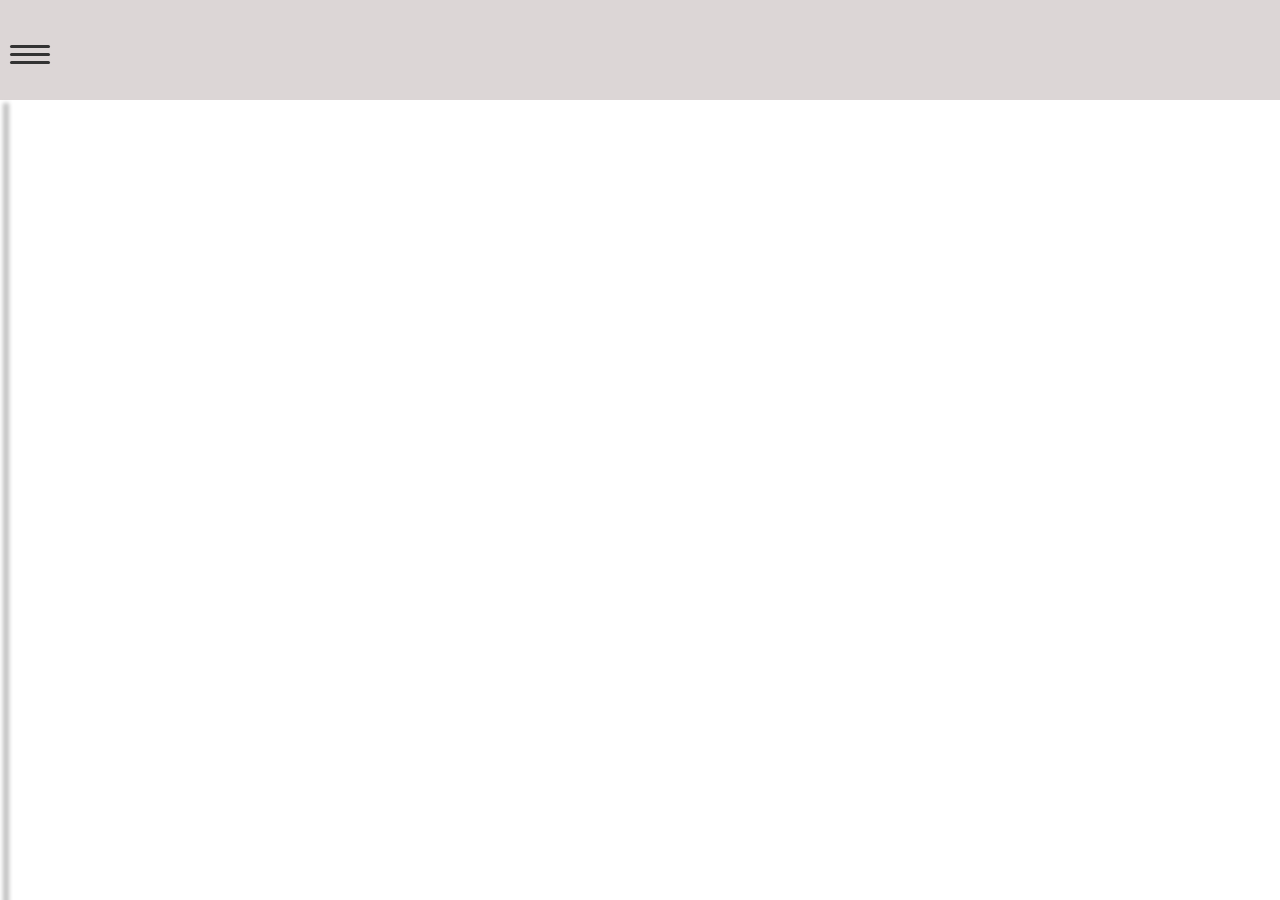
==== Portifólio/Telas/indexaut.html @ 50bc78fc "feat:atualizando telas e adicionado uma nova para metérias" ====
<!DOCTYPE html>
<html lang="en">
<head>
    <meta charset="UTF-8">
    <meta name="viewport" content="width=device-width, initial-scale=1.0">
    <title>Automação Industrial</title>
    <link rel="stylesheet" href="Stylewin/stylewin.css">
</head>
<body>
    <header id="menu">
        <button type="button" id="navopen" onclick="navclick()">
            <span></span>
            <span></span>
            <span></span>
        </button>
    </header>
    <nav id="navbar" class="hide">
        <input class="botaonav" type="button" value="Automação Industrial">
        <input class="botaonav" type="button" value="Desenvolvimento Web">
        <input class="botaonav" type="button" value="Banco de Dados">
        <input class="botaonav" type="button" value="Lógica de programação">
        <input class="botaonav" type="button" value="Ciência de Dados">
    </nav>

    <script src="Scriptwin/scriptwin.js"></script>
</body>
</html>
---- Portifólio/Telas/Stylewin/stylewin.css ----
*{
    margin:0px;
    padding: 0px;
    box-sizing: border-box;
}
header#menu{
    width: 100%;
    height: 100px;
    background-color: #dcd6d6;
    text-align: center;
    padding-top: 45px;
}
button#navopen{
    display: flex;
    flex-direction: column;
    row-gap: 5px;
    align-items: center;
    border: 0;
    background-color: transparent;
    margin-left: 10px;
}
button:hover{
    cursor: pointer;
}
button span{
    width: 40px;
    height: 3px;
    background-color: #333;
    border-radius: 10px;
    transition: all 0.4s;
}
button.active span:nth-child(2){
    opacity: 0;
    width: 0px;
}
button.active span:nth-child(1){
    transform: rotate(-45deg) translate(-7px, 5px);
}
button.active span:nth-child(3){
    transform: rotate(45deg) translate(-5px, -5px);
}
nav#navbar{
    position: absolute;
    left: 0px;
    height: 100%;
    overflow: hidden;
    background-color: #dcd6d6;
    box-shadow: 6px 6px 4px 3px rgb(192, 192, 192);
}
.hide{
    width: 0px;
    transition: 0.4s;
}
.show{
    transition: 0.4s;
    width: 250px;
}

input.botaonav{
    width: 200px;
    height: 50px;
    cursor: pointer;
    margin: 40px 30px 10px 30px;
    text-decoration: none;
    font-size: 15px;
}
.botaonav:hover{
    text-decoration: underline;
}
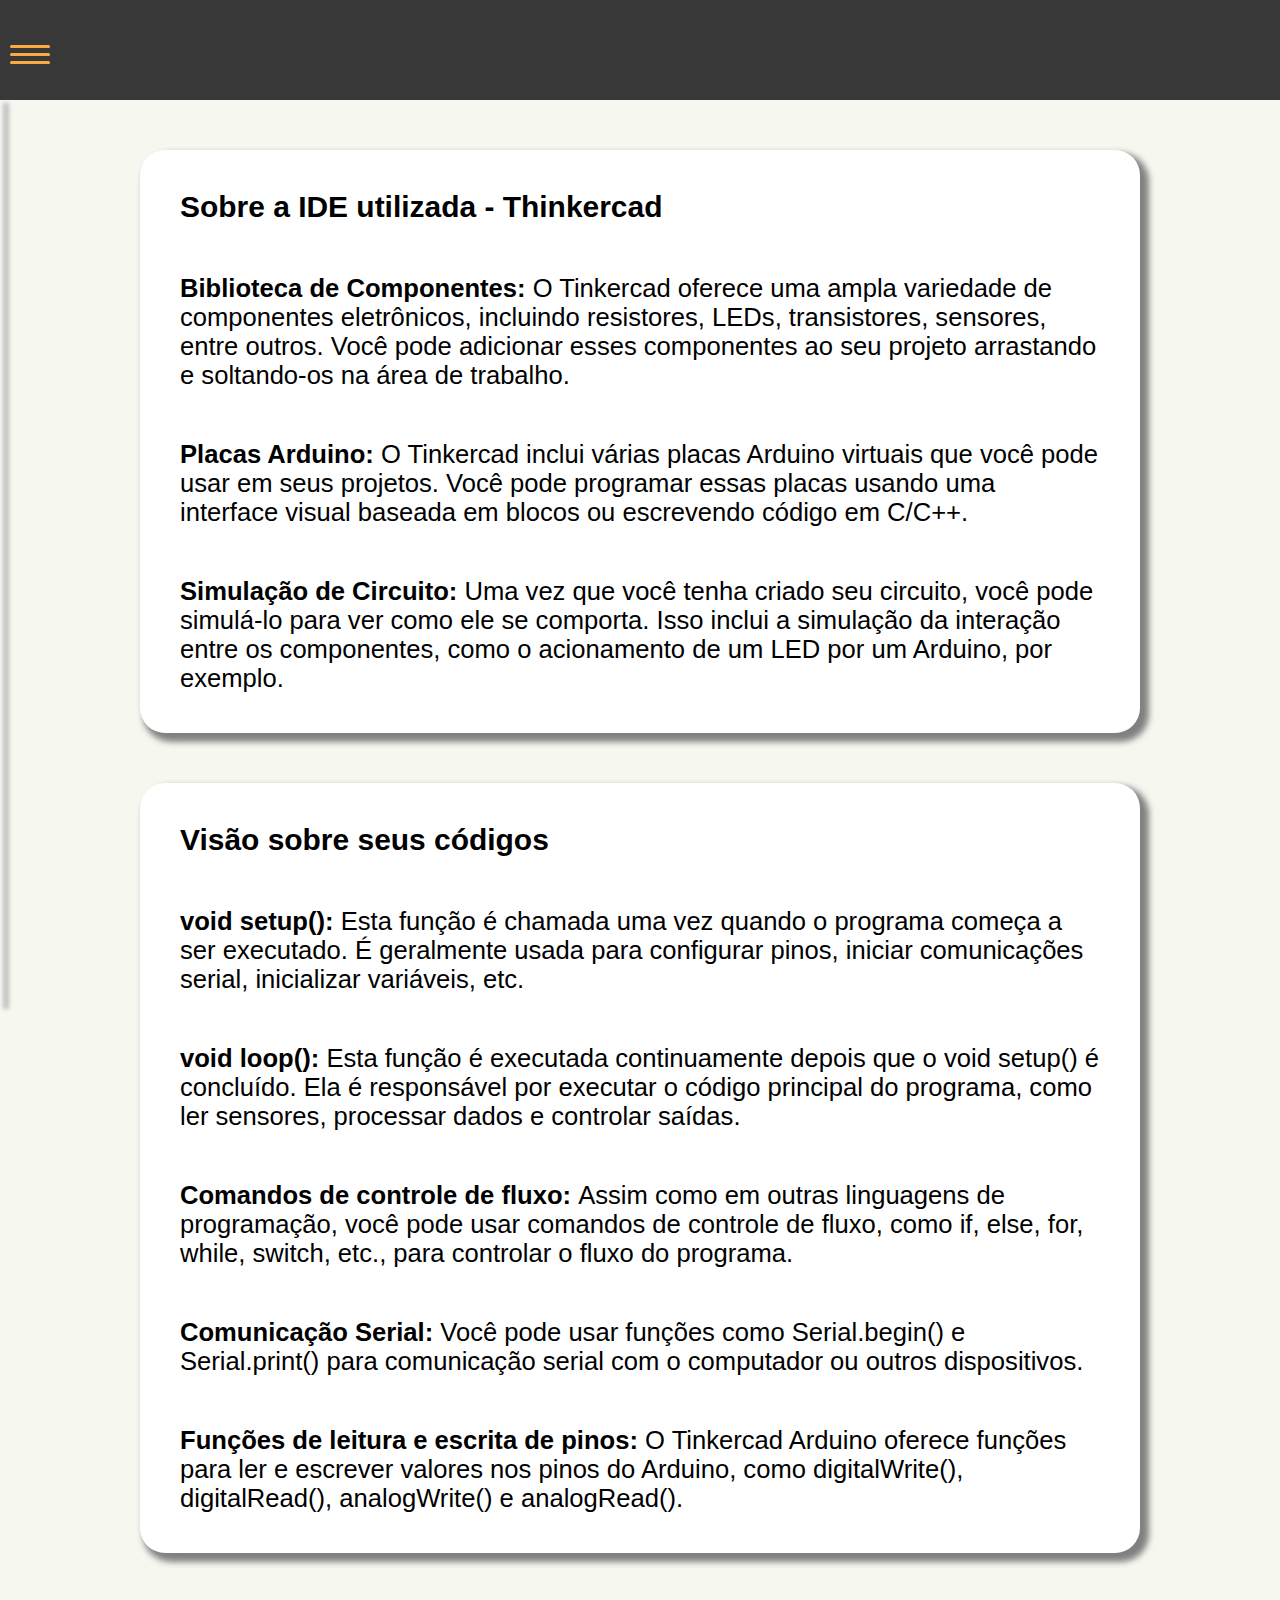
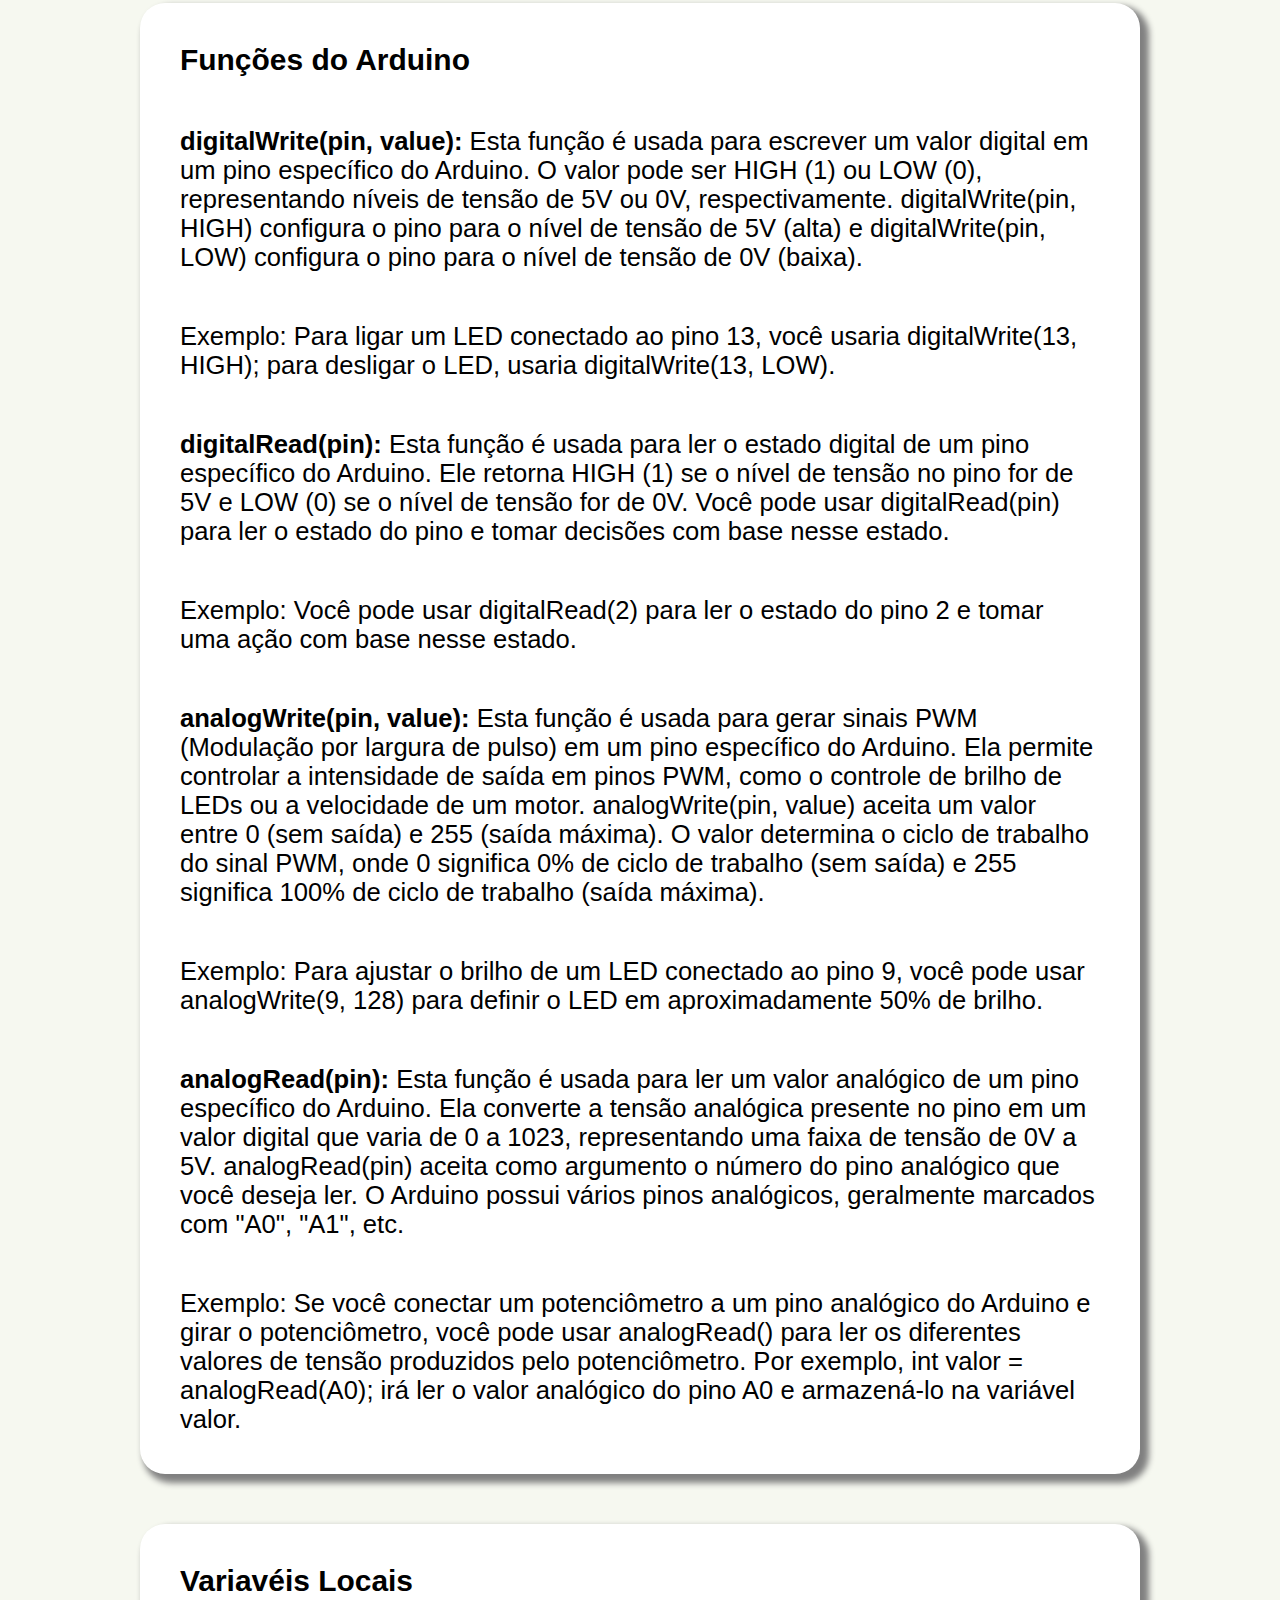
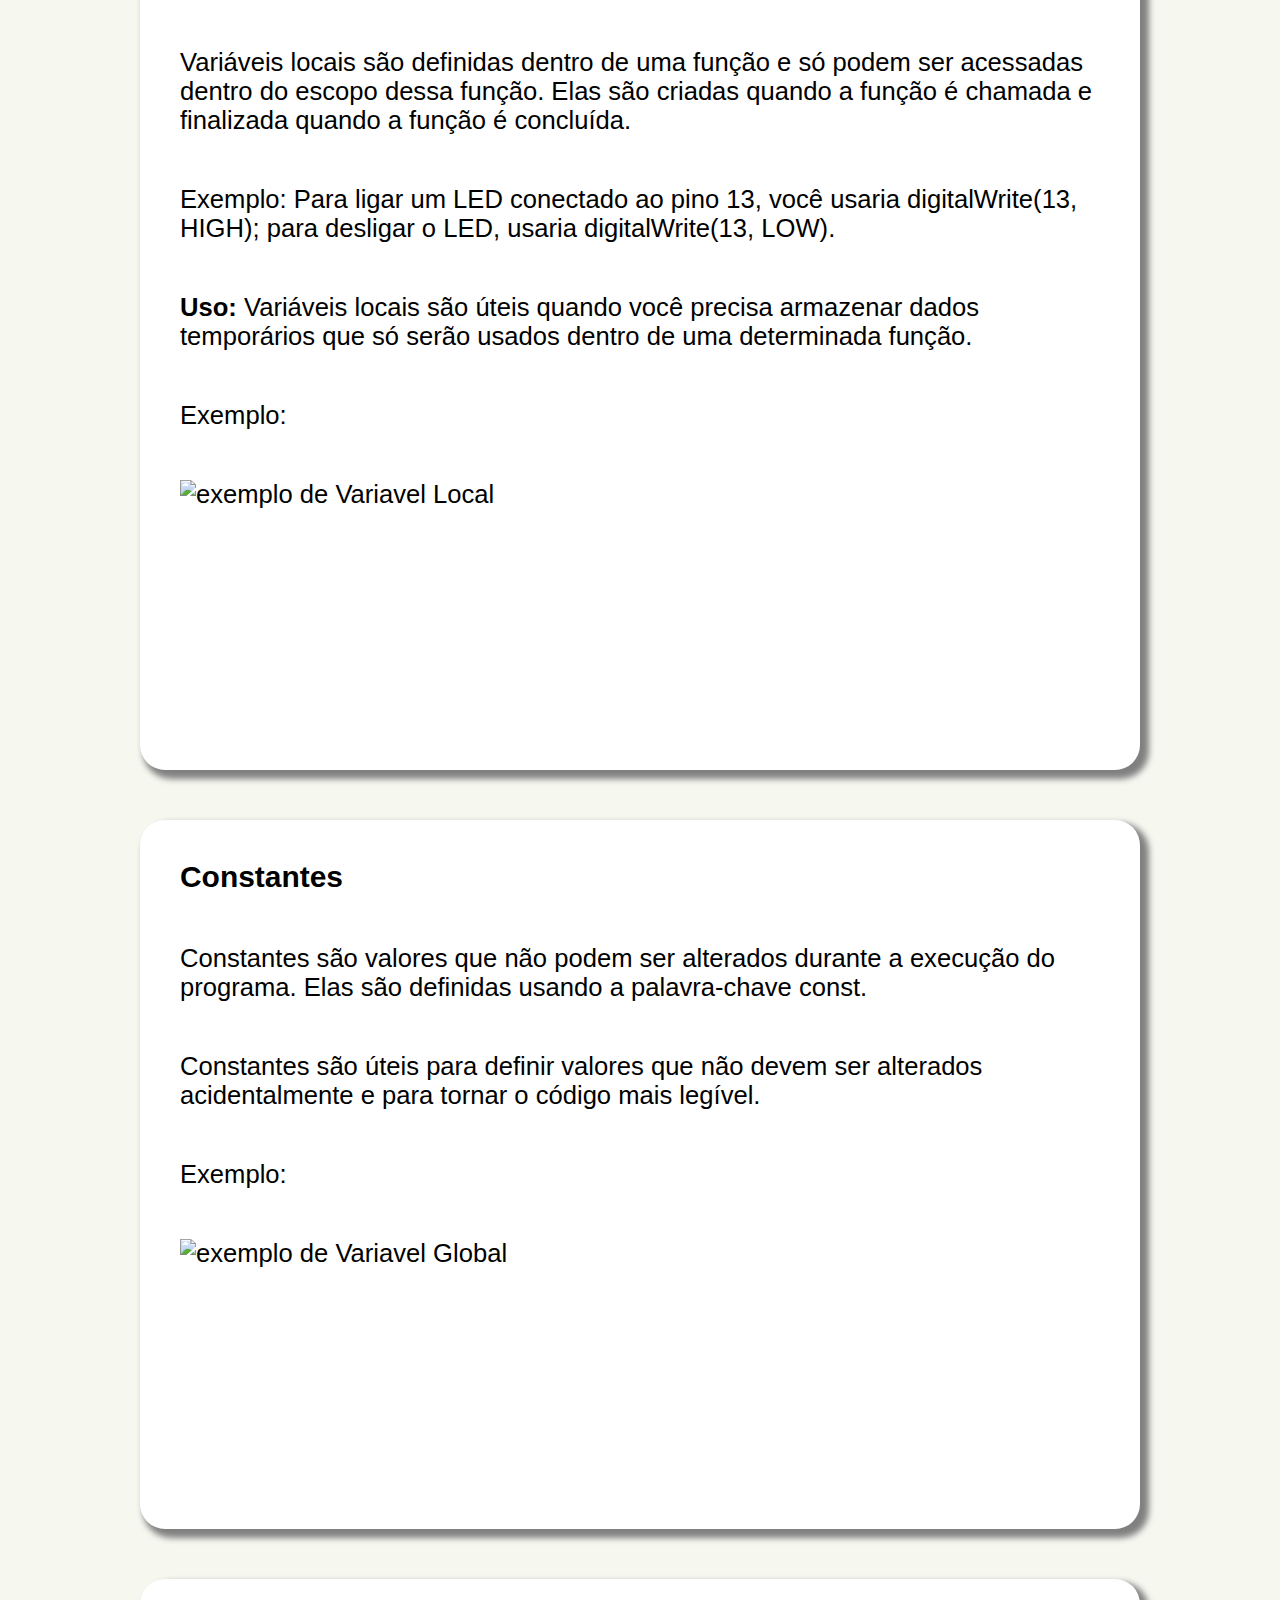
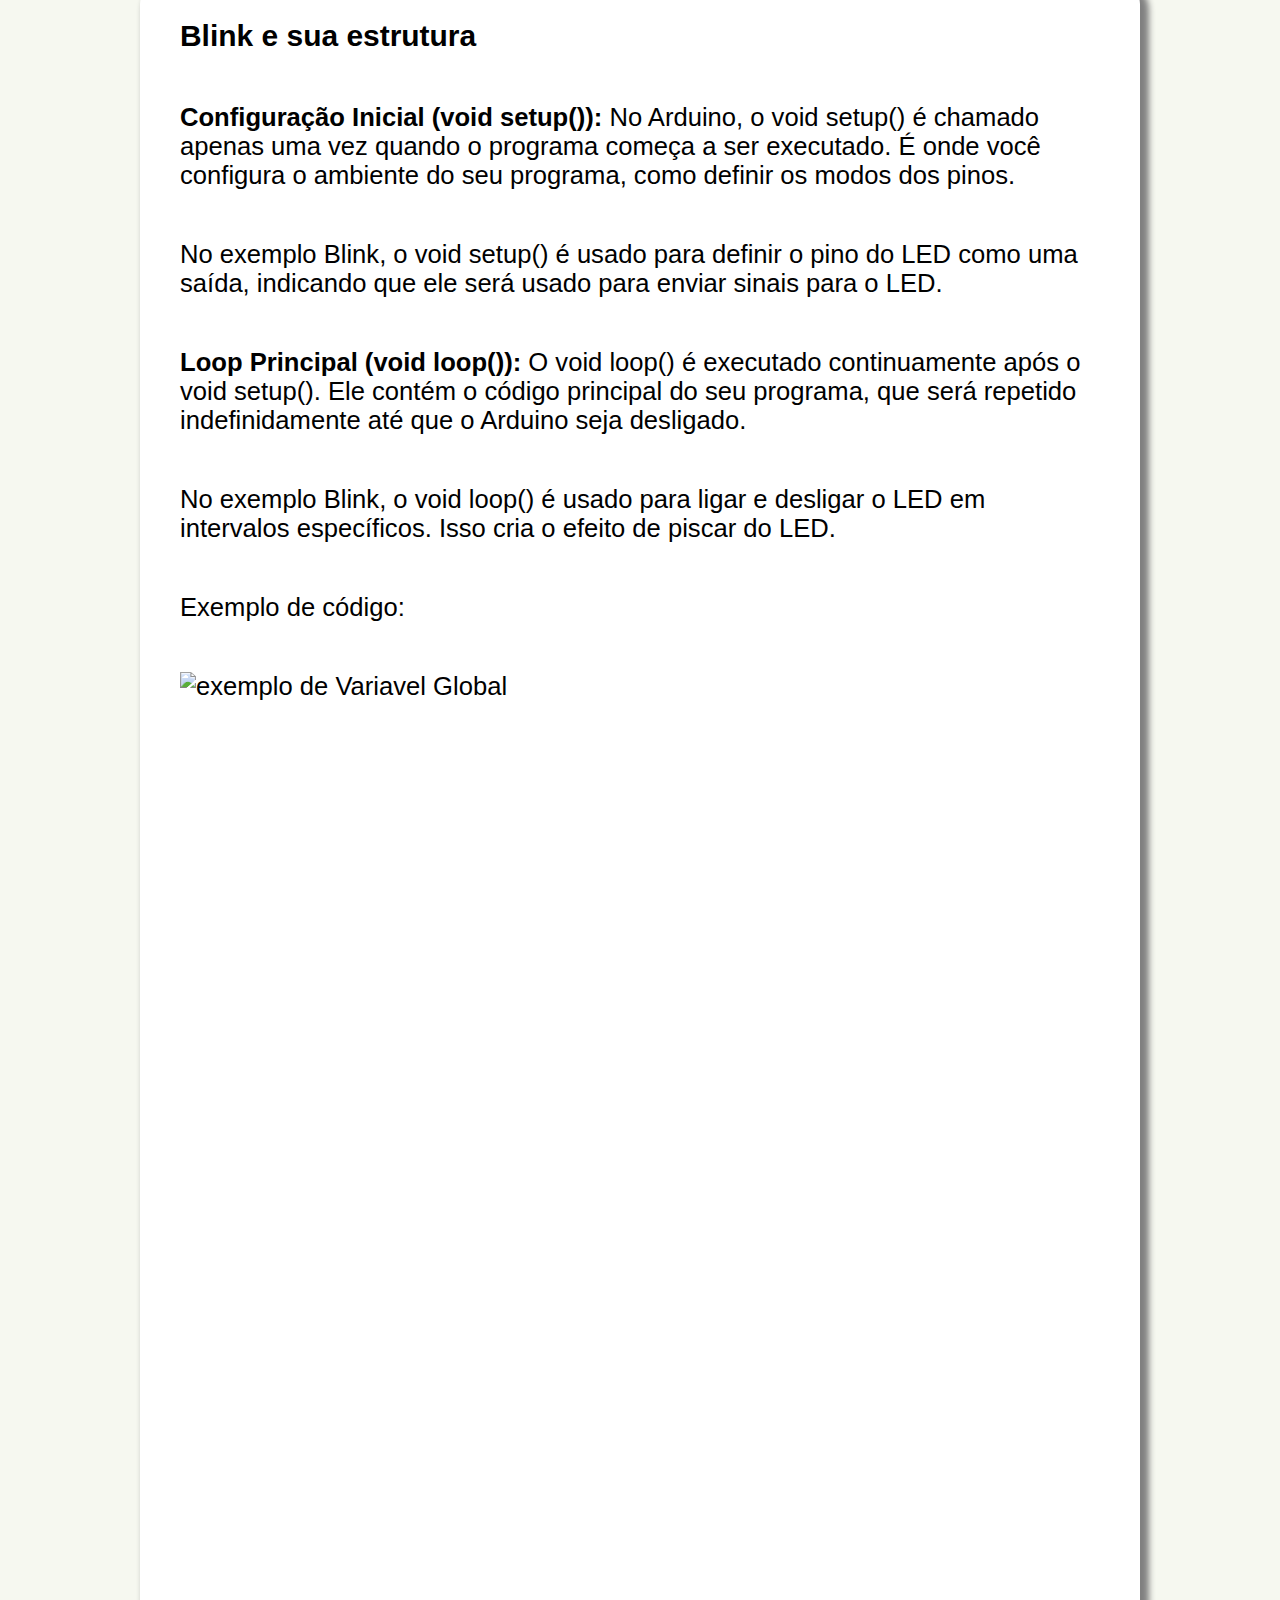
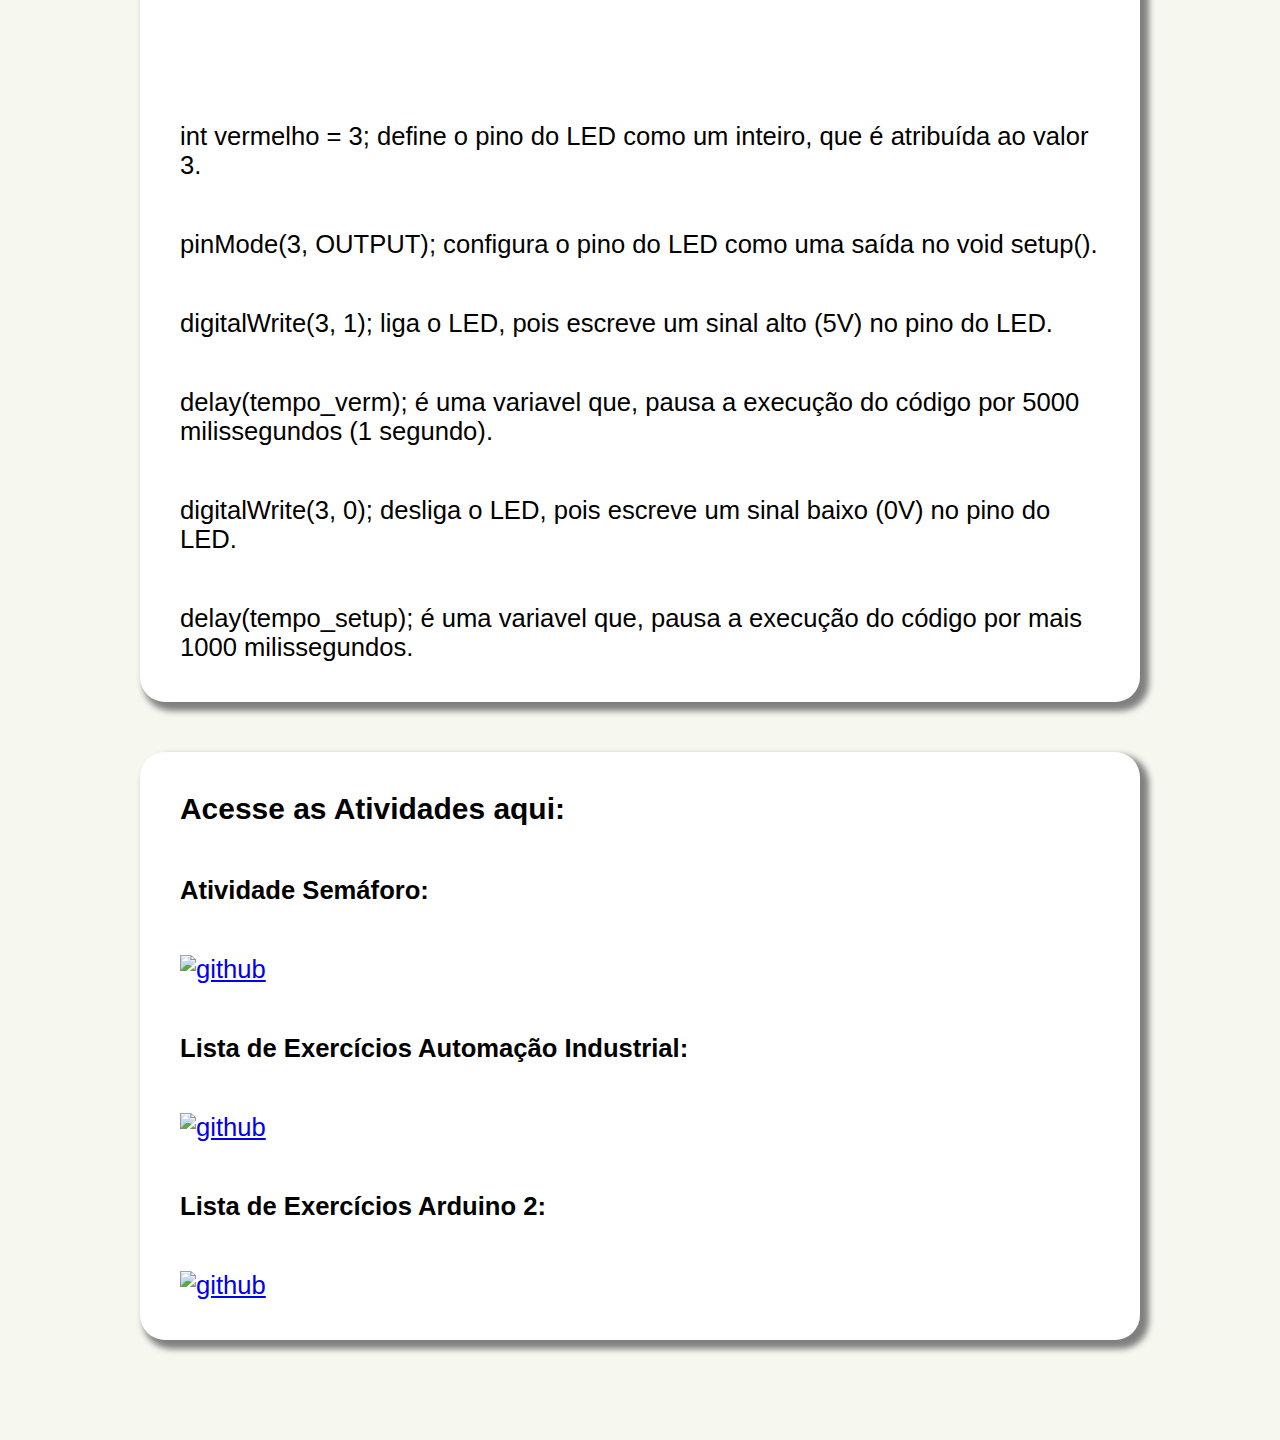
==== commit b6424963: "feat: adicionado novas imagens e funcionaldades" ====
--- a/Portifólio/Telas/indexaut.html
+++ b/Portifólio/Telas/indexaut.html
@@ -15,12 +15,148 @@
         </button>
     </header>
     <nav id="navbar" class="hide">
-        <input class="botaonav" type="button" value="Automação Industrial">
-        <input class="botaonav" type="button" value="Desenvolvimento Web">
-        <input class="botaonav" type="button" value="Banco de Dados">
-        <input class="botaonav" type="button" value="Lógica de programação">
-        <input class="botaonav" type="button" value="Ciência de Dados">
+        <input class="botaonav" type="button" onclick="autenter()" value="Automação Industrial">
+        <input class="botaonav" type="button" onclick="dwenter()" value="Desenvolvimento Web">
+        <input class="botaonav" type="button" onclick="bdenter()" value="Banco de Dados">
+        <input class="botaonav" type="button" onclick="lpenter()" value="Lógica de programação">
+        <input class="botaonav" type="button" onclick="cdenter()" value="Ciência de Dados">
+        
     </nav>
+    <main id="conteudo">
+        <div class="conteudos">
+            <h3>Sobre a IDE utilizada - Thinkercad</h3>
+            <p><strong>Biblioteca de Componentes: </strong> 
+                O Tinkercad oferece uma ampla variedade de componentes eletrônicos, incluindo resistores, LEDs, transistores, sensores, entre outros. 
+                Você pode adicionar esses componentes ao seu projeto arrastando e soltando-os na área de trabalho.
+            </p>
+            <p><strong>Placas Arduino:</strong> 
+                O Tinkercad inclui várias placas Arduino virtuais que você pode usar em seus projetos. 
+                Você pode programar essas placas usando uma interface visual baseada em blocos ou escrevendo código em C/C++.
+            </p>
+            <p><strong>Simulação de Circuito:</strong>
+                 Uma vez que você tenha criado seu circuito, você pode simulá-lo para ver como ele se comporta. 
+                 Isso inclui a simulação da interação entre os componentes, como o acionamento de um LED por um Arduino, por exemplo.
+            </p>
+        </div>
+        <div class="conteudos">
+            <h3>Visão sobre seus códigos</h3>
+            <p><strong>void setup(): </strong>
+                Esta função é chamada uma vez quando o programa começa a ser executado. 
+                É geralmente usada para configurar pinos, iniciar comunicações serial, inicializar variáveis, etc.
+            </p>
+            <p><strong>void loop(): </strong>
+                Esta função é executada continuamente depois que o void setup() é concluído. 
+                Ela é responsável por executar o código principal do programa, como ler sensores, processar dados e controlar saídas.
+            </p>
+            <p><strong>Comandos de controle de fluxo: </strong>
+                Assim como em outras linguagens de programação, você pode usar comandos de controle de fluxo, 
+                como if, else, for, while, switch, etc., para controlar o fluxo do programa.
+            </p>
+            <p><strong>Comunicação Serial: </strong>
+                Você pode usar funções como Serial.begin() e Serial.print() 
+                para comunicação serial com o computador ou outros dispositivos.
+            </p>
+            <p><strong>Funções de leitura e escrita de pinos: </strong>
+                O Tinkercad Arduino oferece funções para ler e escrever valores nos pinos do Arduino, 
+                como digitalWrite(), digitalRead(), analogWrite() e analogRead().
+            </p>
+        </div>
+        <div class="conteudos">
+            <h3>Funções do Arduino</h3>
+            <p><strong>digitalWrite(pin, value): </strong>
+                Esta função é usada para escrever um valor digital em um pino específico do Arduino. O valor pode ser HIGH (1) ou LOW (0), representando níveis de tensão de 5V ou 0V, respectivamente.
+                digitalWrite(pin, HIGH) configura o pino para o nível de tensão de 5V (alta) e digitalWrite(pin, LOW) configura o pino para o nível de tensão de 0V (baixa).  
+            </p>
+            <p>Exemplo: Para ligar um LED conectado ao pino 13, você usaria digitalWrite(13, HIGH); para desligar o LED, usaria digitalWrite(13, LOW).</p>
+            <p><strong>digitalRead(pin): </strong>
+                Esta função é usada para ler o estado digital de um pino específico do Arduino. Ele retorna HIGH (1) se o nível de tensão no pino for de 5V e LOW (0) se o nível de tensão for de 0V.
+                Você pode usar digitalRead(pin) para ler o estado do pino e tomar decisões com base nesse estado.
+            </p>
+            <p>Exemplo: Você pode usar digitalRead(2) para ler o estado do pino 2 e tomar uma ação com base nesse estado.</p>
+            <p><strong>analogWrite(pin, value): </strong>
+                Esta função é usada para gerar sinais PWM (Modulação por largura de pulso) em um pino específico do Arduino. Ela permite controlar a intensidade de saída em pinos PWM, como o controle de brilho de LEDs ou a velocidade de um motor.
+                analogWrite(pin, value) aceita um valor entre 0 (sem saída) e 255 (saída máxima). O valor determina o ciclo de trabalho do sinal PWM, onde 0 significa 0% de ciclo de trabalho (sem saída) e 255 significa 100% de ciclo de trabalho (saída máxima).
+            </p>
+            <p>Exemplo: Para ajustar o brilho de um LED conectado ao pino 9, você pode usar analogWrite(9, 128) para definir o LED em aproximadamente 50% de brilho.</p>
+            <p><strong>analogRead(pin): </strong>
+                Esta função é usada para ler um valor analógico de um pino específico do Arduino. Ela converte a tensão analógica presente no pino em um valor digital que varia de 0 a 1023, representando uma faixa de tensão de 0V a 5V.
+                analogRead(pin) aceita como argumento o número do pino analógico que você deseja ler. O Arduino possui vários pinos analógicos, geralmente marcados com "A0", "A1", etc.
+            </p>
+            <p>Exemplo: Se você conectar um potenciômetro a um pino analógico do Arduino e girar o potenciômetro, você pode usar analogRead() 
+                para ler os diferentes valores de tensão produzidos pelo potenciômetro. Por exemplo, int valor = analogRead(A0); irá ler o valor analógico do pino A0 e armazená-lo na variável valor.</p>
+        </div>
+        <div class="conteudos">
+            <h3>Variavéis Locais</h3>
+            <p>Variáveis locais são definidas dentro de uma função e só podem ser acessadas dentro do escopo dessa função. 
+                Elas são criadas quando a função é chamada e finalizada quando a função é concluída.
+            </p>
+            <p>Exemplo: Para ligar um LED conectado ao pino 13, você usaria digitalWrite(13, HIGH); para desligar o LED, usaria digitalWrite(13, LOW).</p>
+            <p><strong>Uso: </strong>Variáveis locais são úteis quando você precisa armazenar dados temporários que
+                 só serão usados dentro de uma determinada função.
+            </p>
+            <p>Exemplo: </p>
+            <img src="/Image/variavellocal.png" alt="exemplo de Variavel Local">
+        </div>
+        <div class="conteudos">
+            <h3>Constantes</h3>
+            <p>Constantes são valores que não podem ser alterados durante a execução do programa. 
+                Elas são definidas usando a palavra-chave const.
+            </p>
+            <p>Constantes são úteis para definir valores que não devem ser 
+                alterados acidentalmente e para tornar o código mais legível.
+            </p>
+            <p>Exemplo: </p>
+            <img src="/Image/constantes.png" alt="exemplo de Variavel Global">
+        </div>
+        <div class="conteudos">
+            <h3>Blink e sua estrutura</h3>
+            <p><strong>Configuração Inicial (void setup()): </strong>
+                No Arduino, o void setup() é chamado apenas uma vez quando o programa começa a ser executado. 
+                É onde você configura o ambiente do seu programa, como definir os modos dos pinos. 
+            </p>
+            <p>No exemplo Blink, o void setup() é usado para definir o pino do LED como uma saída, 
+                indicando que ele será usado para enviar sinais para o LED.
+            </p>
+            <p><strong>Loop Principal (void loop()): </strong>
+                O void loop() é executado continuamente após o void setup(). 
+                Ele contém o código principal do seu programa, que será repetido indefinidamente até que o Arduino seja desligado.
+            </p>
+            <p>No exemplo Blink, o void loop() é usado para ligar e desligar o LED em intervalos específicos. 
+                Isso cria o efeito de piscar do LED.
+            </p>
+            <p>Exemplo de código: </p>
+            <img id="exemplocodigo" src="/Image/exemplodecodigo.png" alt="exemplo de Variavel Global">
+            <p>int vermelho = 3; define o pino do LED como um inteiro, que é atribuída ao valor 3.
+            </p>
+            <p>pinMode(3, OUTPUT); configura o pino do LED como uma saída no void setup().
+            </p>
+            <p>digitalWrite(3, 1); liga o LED, pois escreve um sinal alto (5V) no pino do LED.
+            </p>
+            <p>delay(tempo_verm); é uma variavel que, pausa a execução do código por 5000 milissegundos (1 segundo).
+            </p>
+            <p>digitalWrite(3, 0); desliga o LED, pois escreve um sinal baixo (0V) no pino do LED.
+            </p>
+            <p>delay(tempo_setup); é uma variavel que, pausa a execução do código por mais 1000 milissegundos.
+            </p>
+        </div>
+        <div class="conteudos">
+            <h3>Acesse as Atividades aqui:</h3>
+            <p><strong>Atividade Semáforo: </strong>
+            </p>
+            <a href="https://github.com/JsHenri/Sem-foroArduino" target="_blank" rel="noopener noreferrer">
+                <img class="githubimg" src="https://img.shields.io/badge/GitHub-100000?style=for-the-badge&logo=github&logoColor=white" alt="github">
+            </a>
+            <p><strong>Lista de Exercícios Automação Industrial: </strong>
+            </p>
+            <a href="https://github.com/JsHenri/exercicioArduino" target="_blank" rel="noopener noreferrer">
+                <img class="githubimg" src="https://img.shields.io/badge/GitHub-100000?style=for-the-badge&logo=github&logoColor=white" alt="github">
+            </a>
+            <p><strong>Lista de Exercícios Arduino 2: </strong></p>
+            <a href="https://github.com/JsHenri/exerciciosarduinonovo/tree/main/MaisExercicios" target="_blank" rel="noopener noreferrer">
+                <img class="githubimg" src="https://img.shields.io/badge/GitHub-100000?style=for-the-badge&logo=github&logoColor=white" alt="github">
+            </a>
+        </div>
+    </main>
 
     <script src="Scriptwin/scriptwin.js"></script>
 </body>
--- a/Portifólio/Telas/Stylewin/stylewin.css
+++ b/Portifólio/Telas/Stylewin/stylewin.css
@@ -3,10 +3,15 @@
     padding: 0px;
     box-sizing: border-box;
 }
+body{
+    background-color: #f6f8f0;
+}
 header#menu{
     width: 100%;
     height: 100px;
-    background-color: #dcd6d6;
+    position: sticky;
+    top: 0px;
+    background-color: #383838;
     text-align: center;
     padding-top: 45px;
 }
@@ -25,7 +30,7 @@
 button span{
     width: 40px;
     height: 3px;
-    background-color: #333;
+    background-color: #faac40;
     border-radius: 10px;
     transition: all 0.4s;
 }
@@ -40,11 +45,11 @@
     transform: rotate(45deg) translate(-5px, -5px);
 }
 nav#navbar{
-    position: absolute;
+    position: fixed;
     left: 0px;
     height: 100%;
     overflow: hidden;
-    background-color: #dcd6d6;
+    background-color: #383838;
     box-shadow: 6px 6px 4px 3px rgb(192, 192, 192);
 }
 .hide{
@@ -57,13 +62,49 @@
 }
 
 input.botaonav{
-    width: 200px;
-    height: 50px;
+    width: 210px;
+    height: 70px;
     cursor: pointer;
     margin: 40px 30px 10px 30px;
+    background-color: transparent;
+    border: transparent;
+    color: white;
     text-decoration: none;
     font-size: 15px;
 }
 .botaonav:hover{
+    background-color: #505050;
     text-decoration: underline;
+}
+main#conteudo{
+    height: 100%;
+    width: 100%;
+    display: grid;
+    place-content: center;
+    padding: 50px;
+}
+div.conteudos{
+    width: 1000px;
+    height: auto;
+    padding: 40px;
+    margin-bottom: 50px;
+    display: flex;
+    flex-direction: column;
+    row-gap: 50px;
+    background-color: white;
+    border-radius: 25px;
+    box-shadow: 6px 6px 6px 3px gray;
+    font: 1.6rem "Fira Sans", sans-serif;
+}
+img{
+    width: 570px;
+    height: 250px;
+}
+img#exemplocodigo{
+    width: 750px;
+    height: 1000px;
+}
+img.githubimg{
+    width: 150px;
+    height: 50px;
 }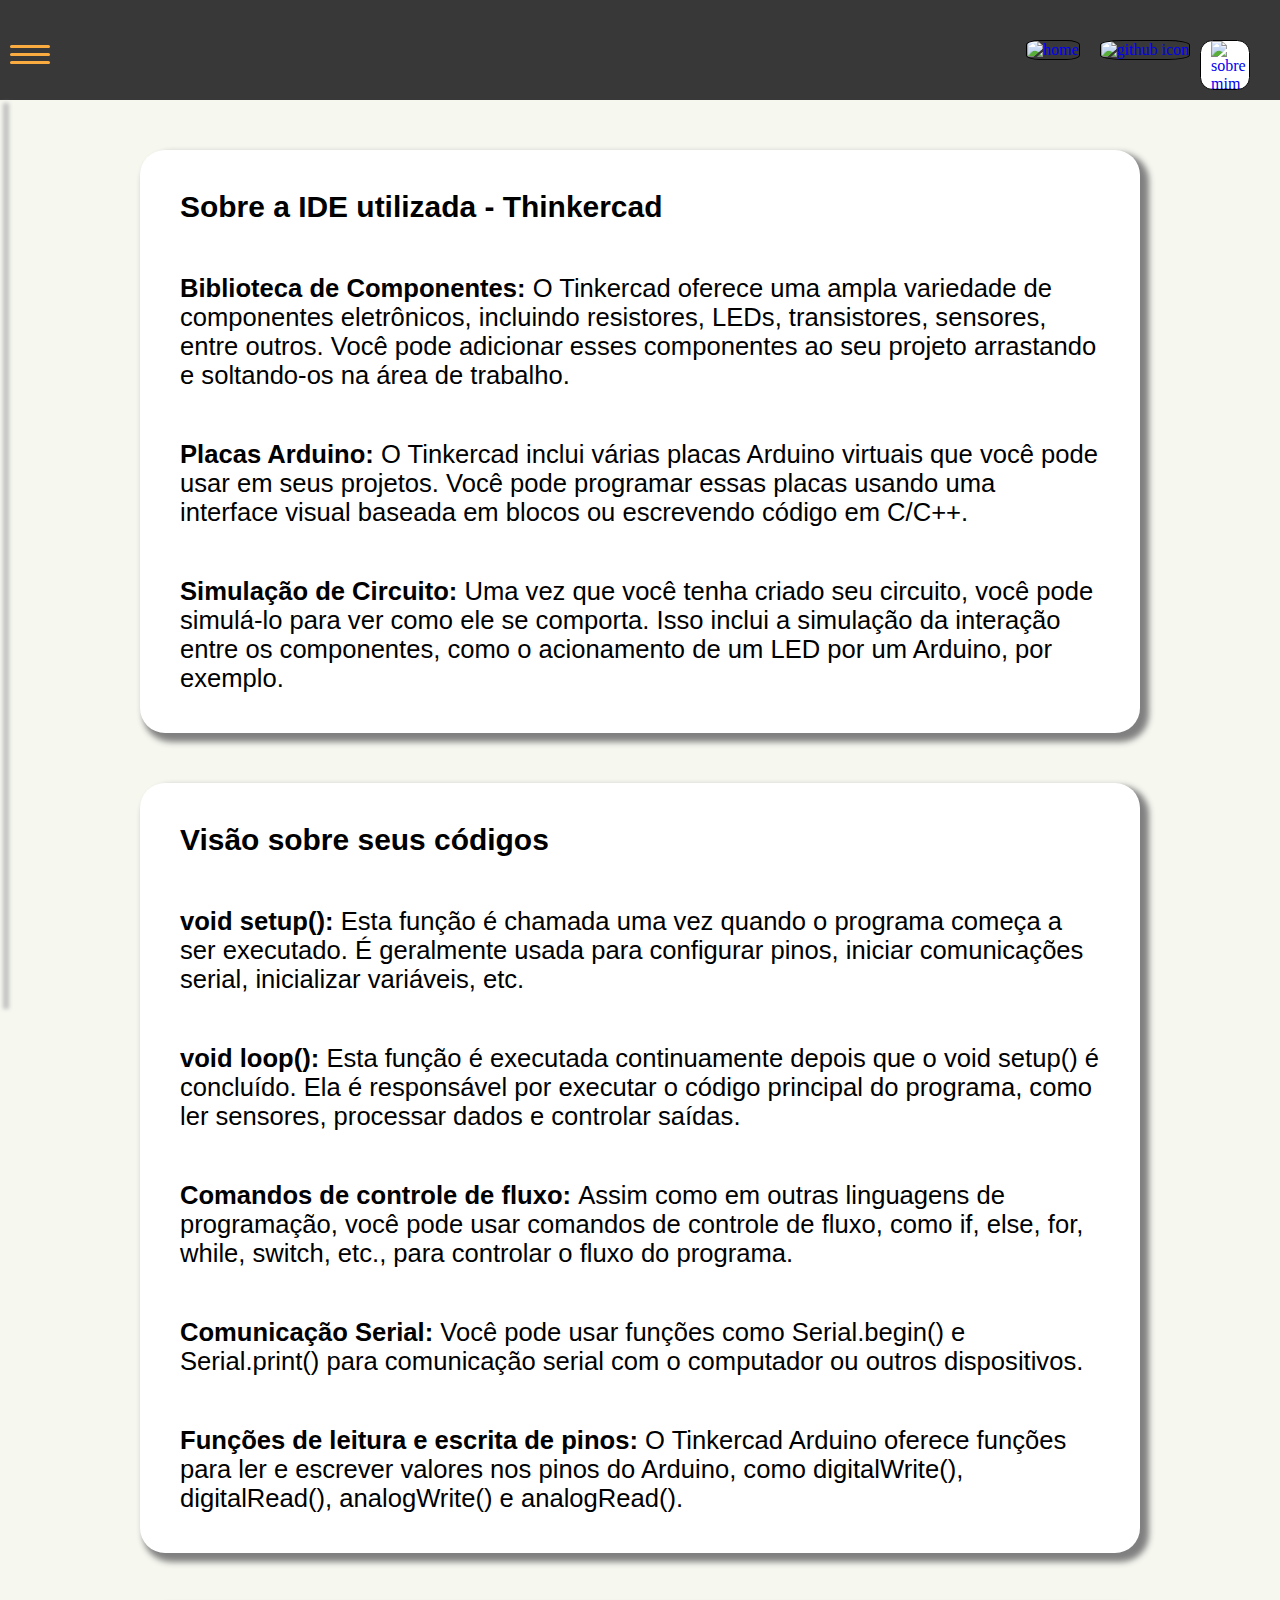
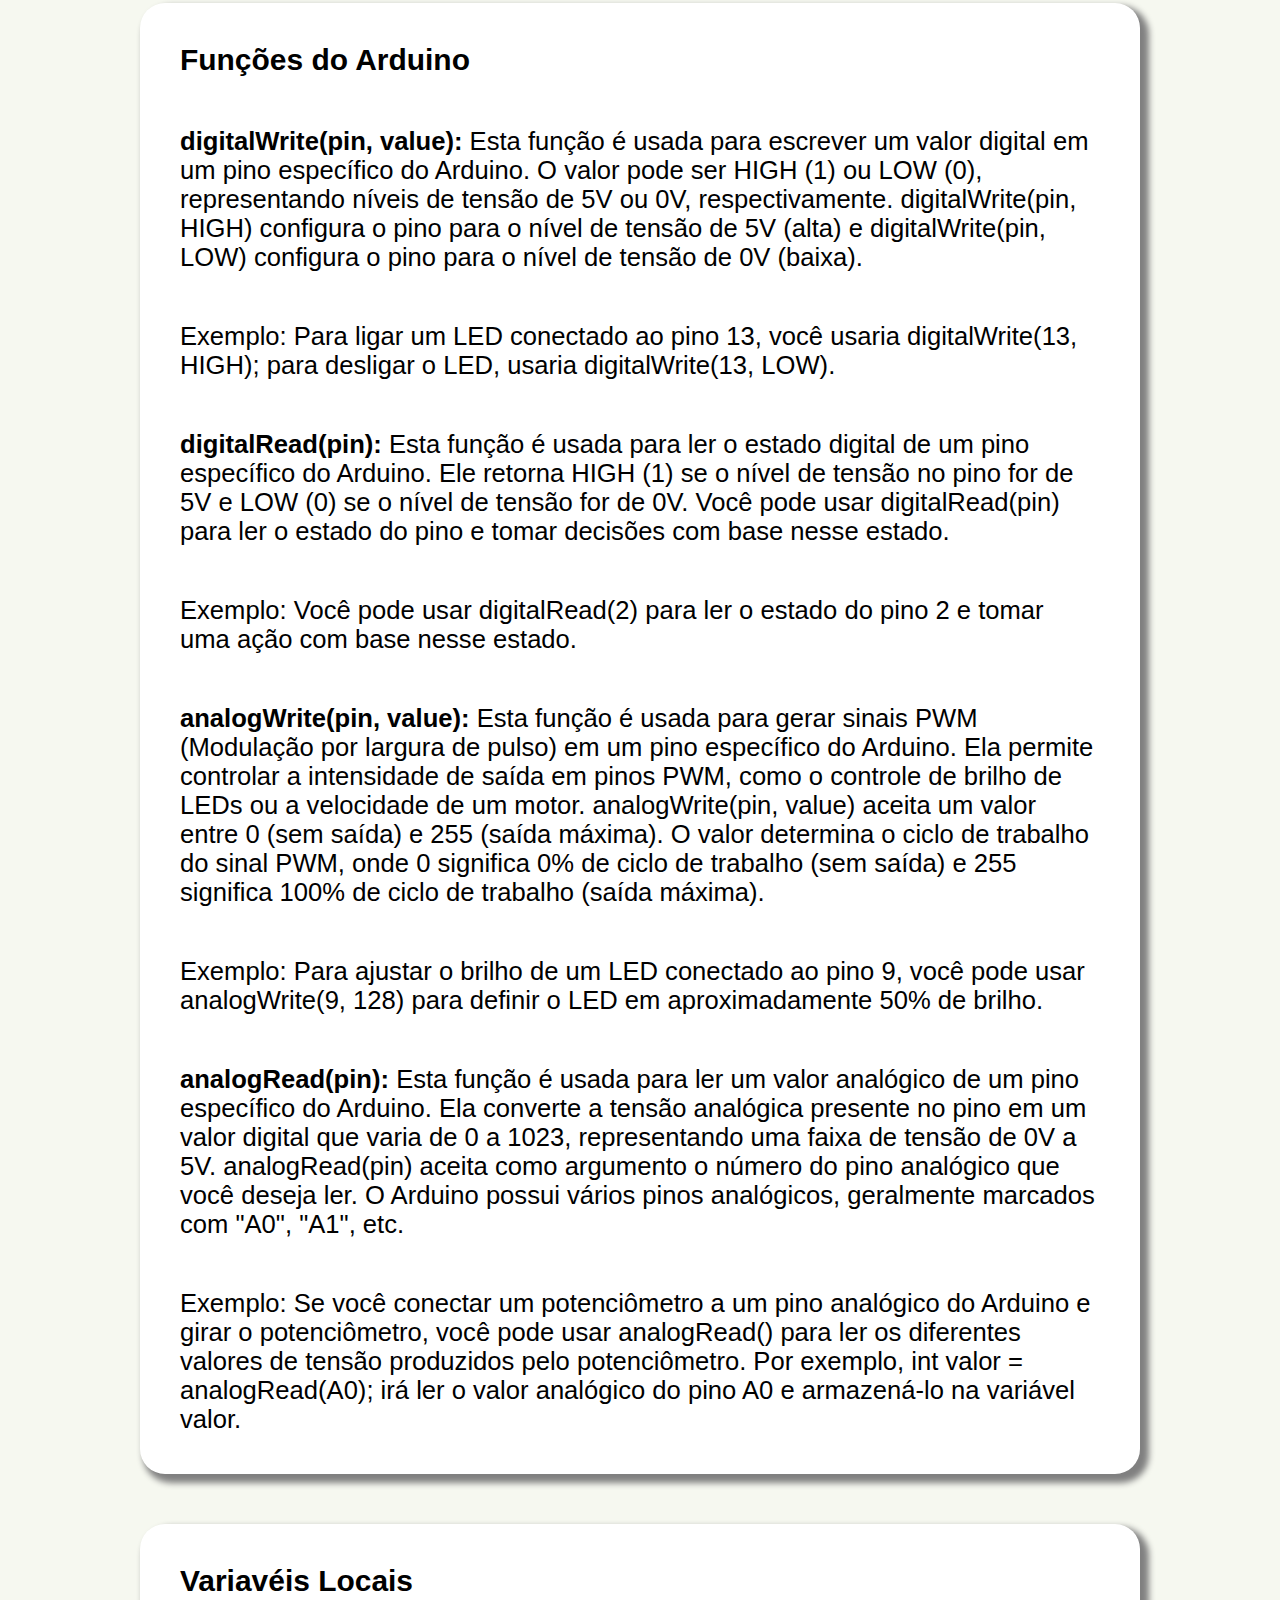
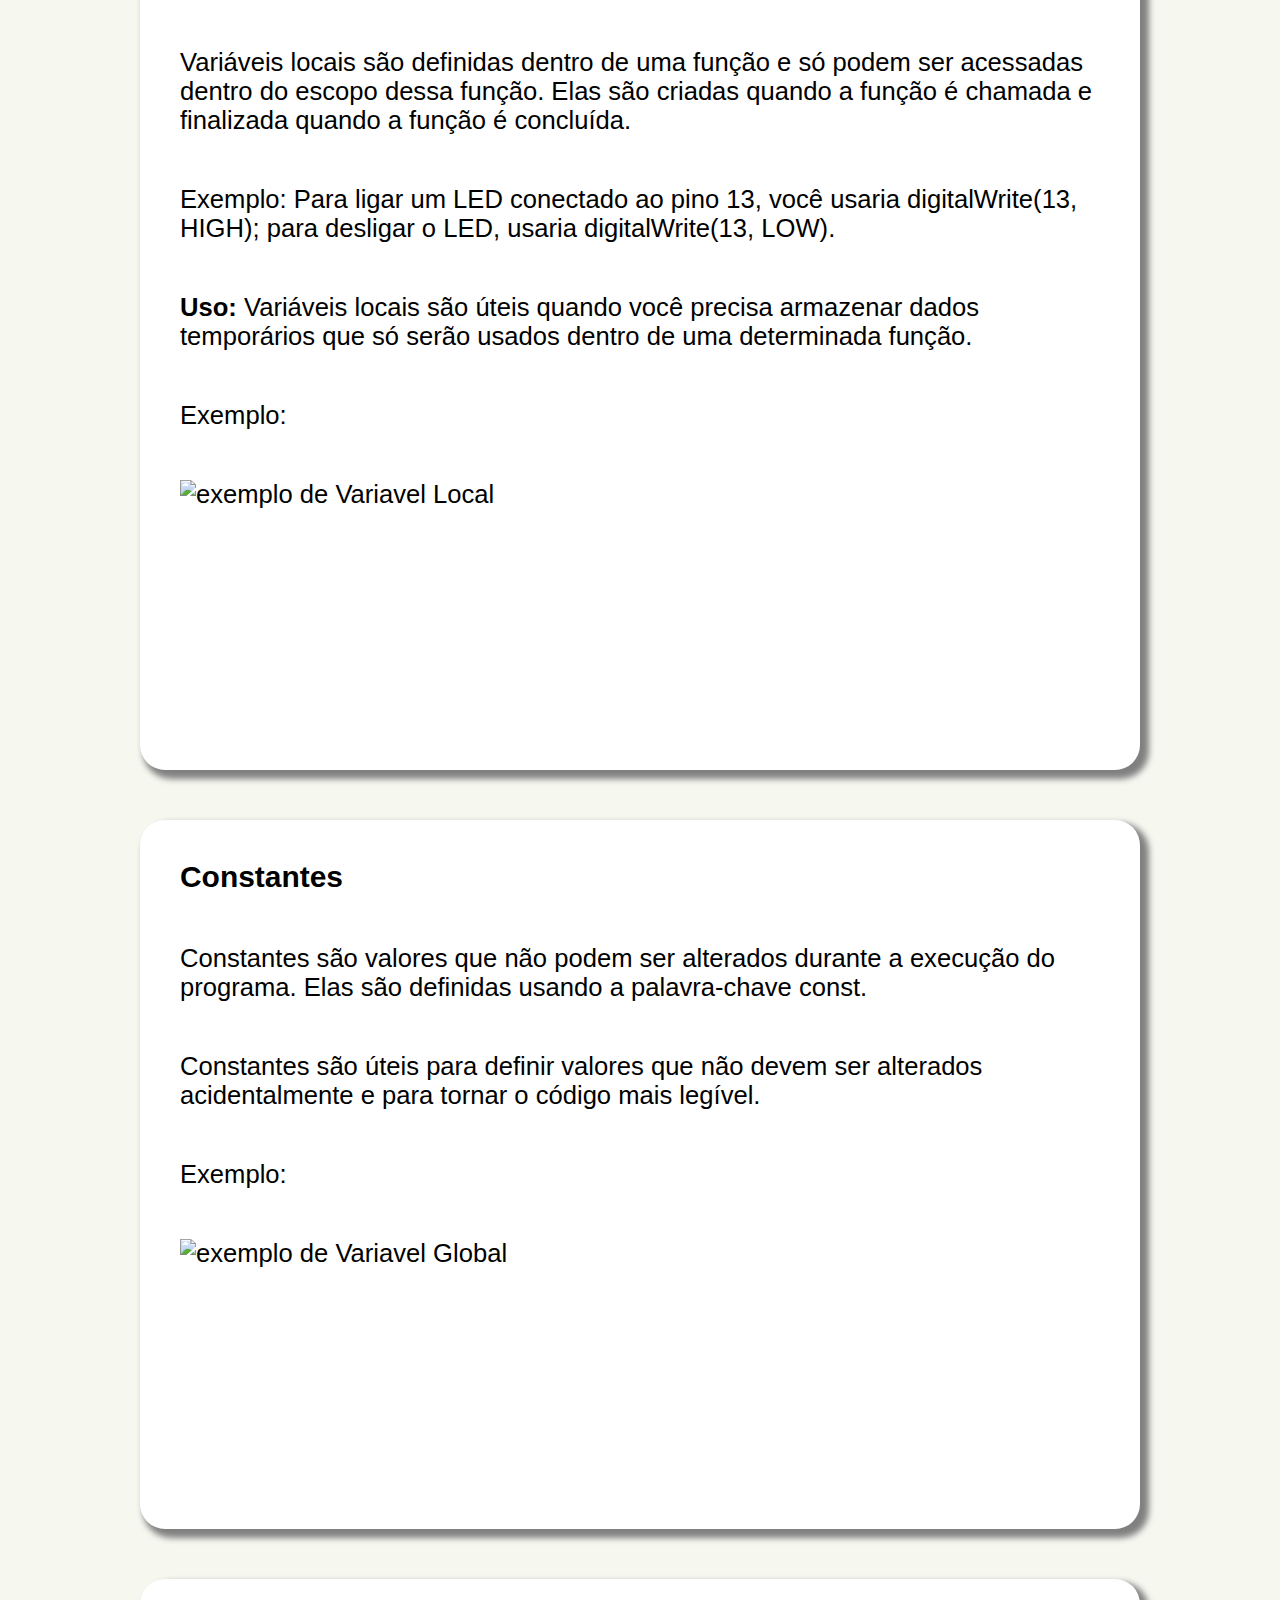
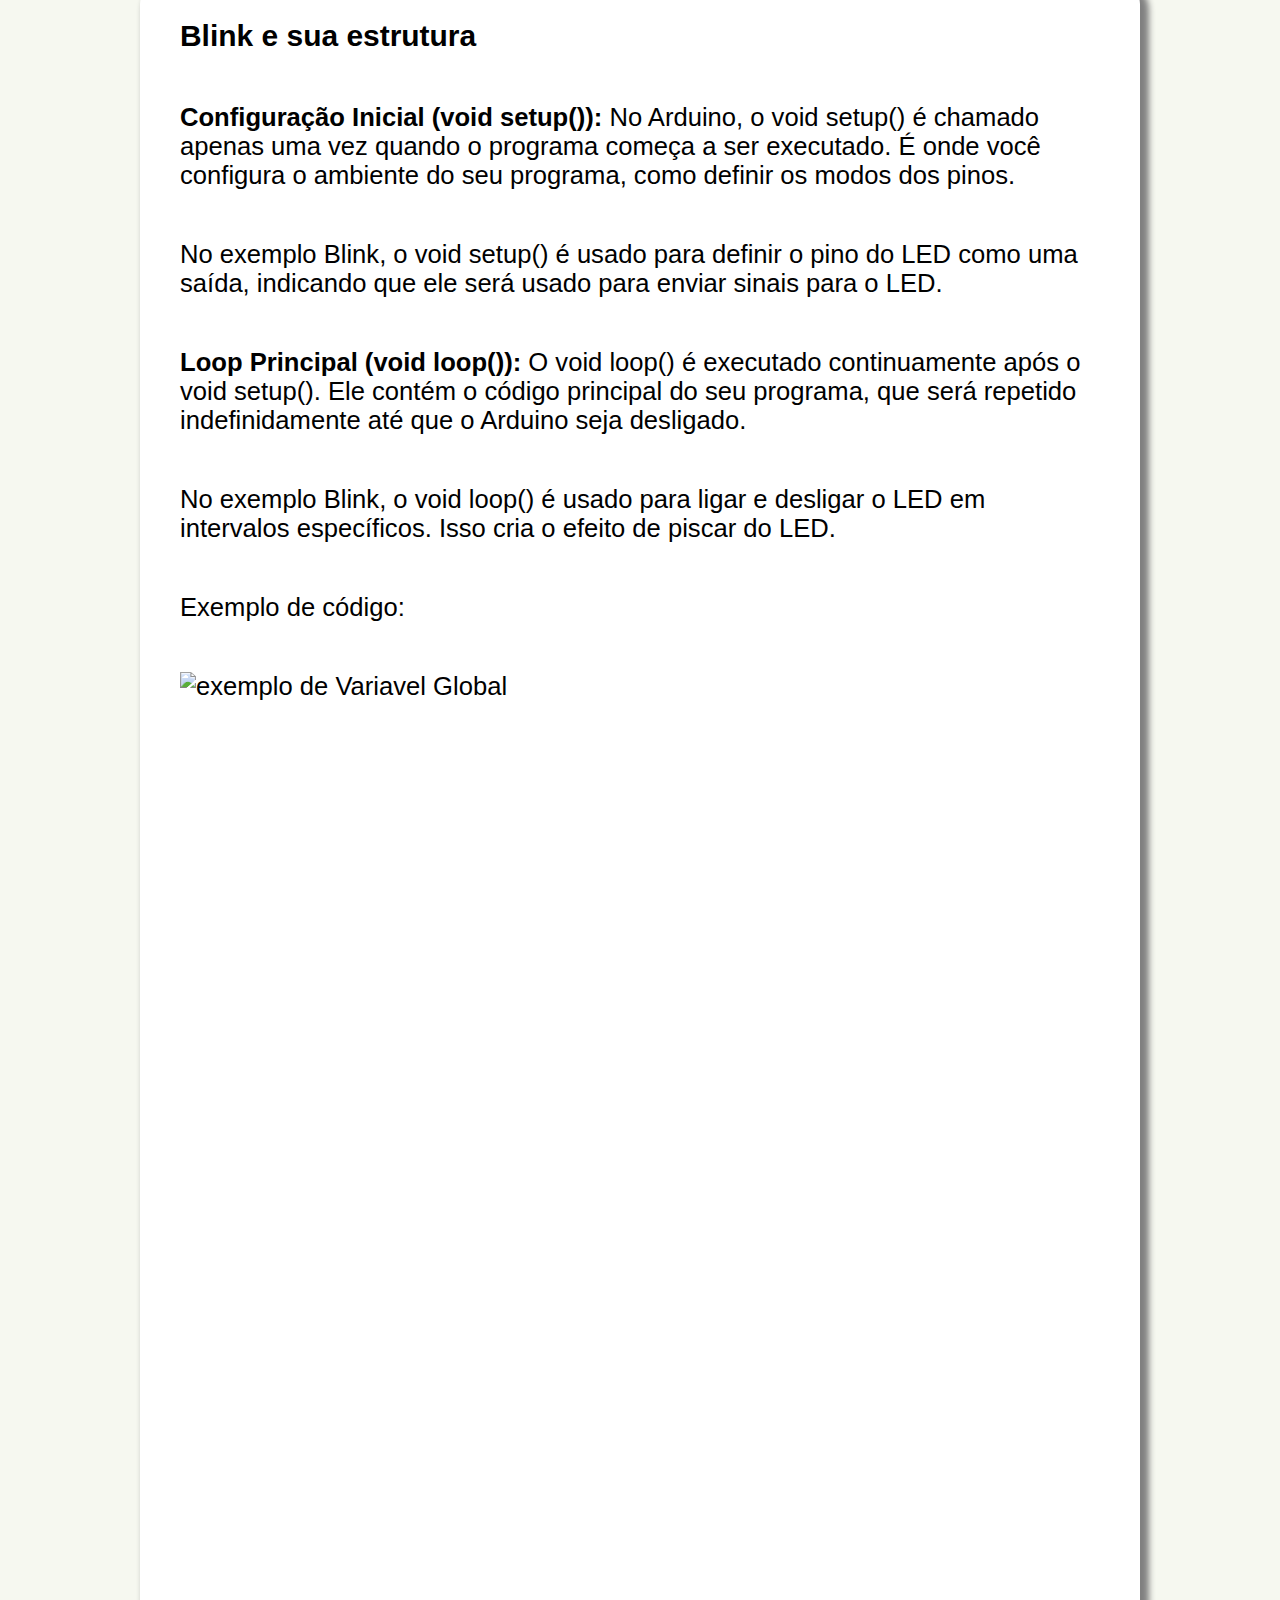
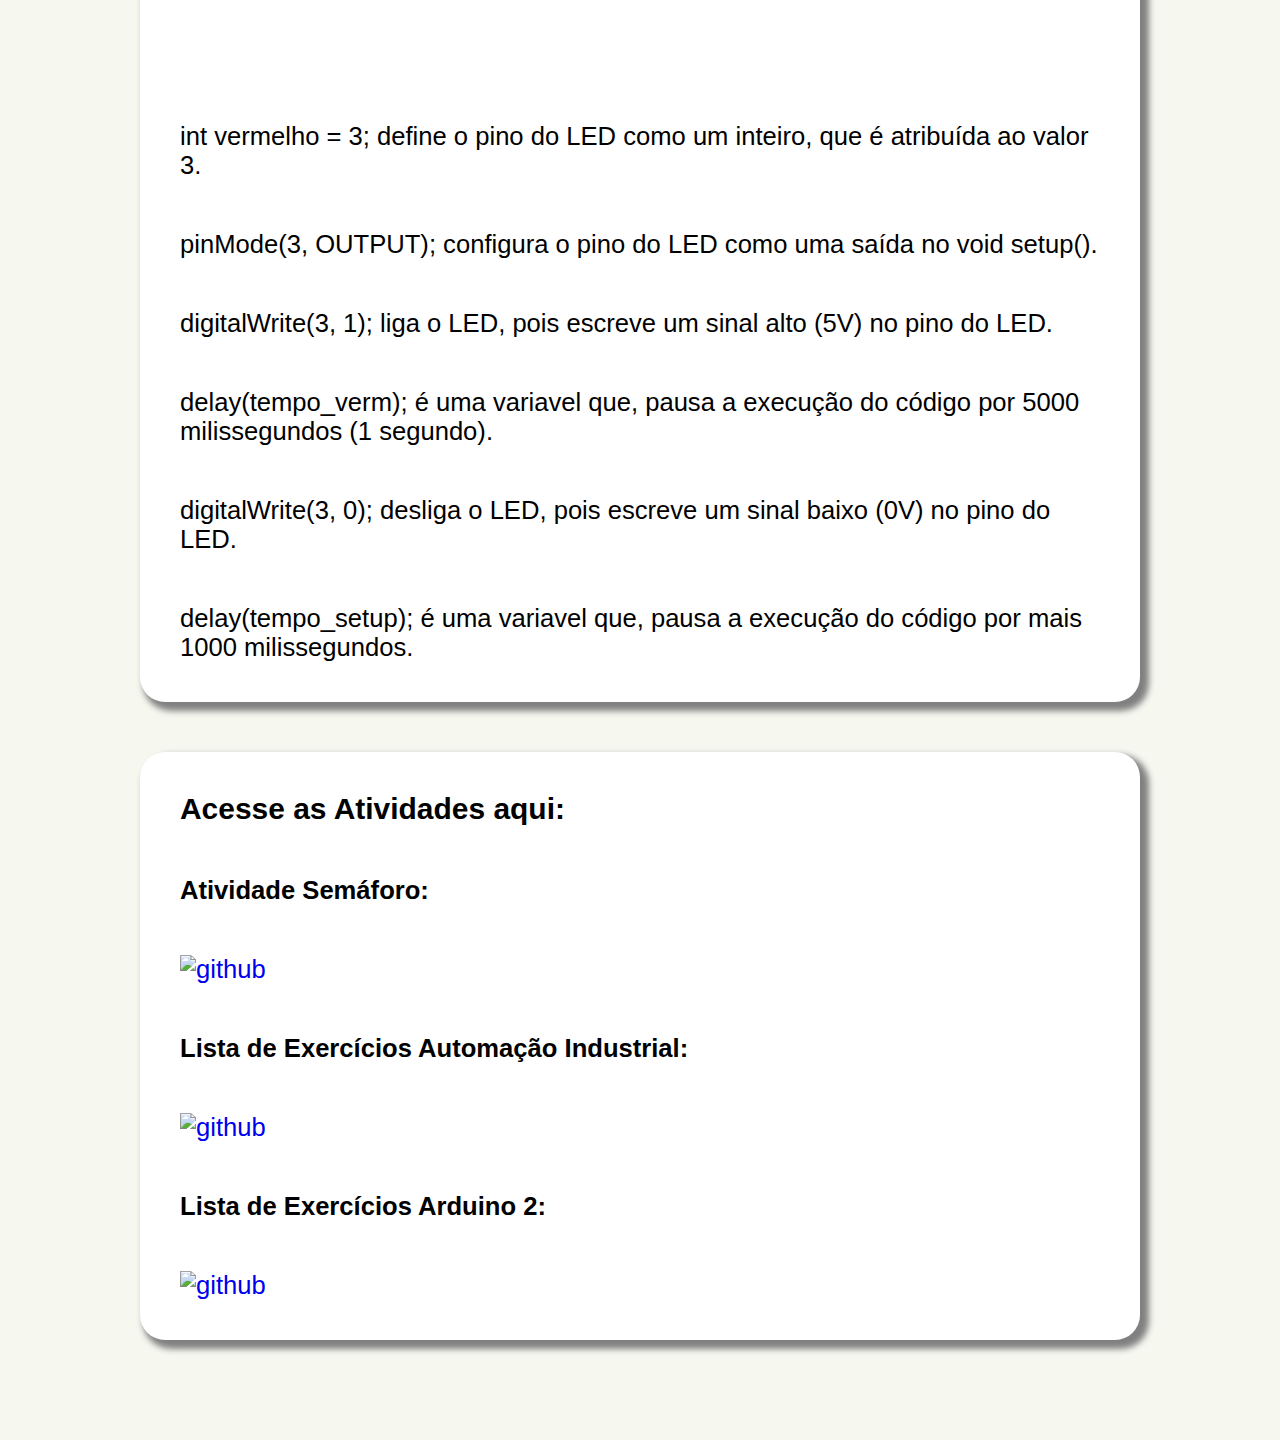
==== commit 390c4b69: "feat: adicionando imagens" ====
--- a/Portifólio/Telas/indexaut.html
+++ b/Portifólio/Telas/indexaut.html
@@ -13,6 +13,25 @@
             <span></span>
             <span></span>
         </button>
+        <ul class="acessar">
+            <li class="botoes">
+                <a href="../index.html">
+                    <img class="icons" src="/Image/home-icon-vector.jpg" alt="home">
+                </a>
+            </li>
+            <li class="botoes">
+                <a href="https://github.com/JsHenri" target="_blank" rel="noopener noreferrer">
+                    <img class="icons" src="/Image/github.jpg" alt="github icon">
+                </a>
+            </li>
+            <li class="botoes">
+                <div class="fundobotao">
+                    <a href="https://github.com/JsHenri">
+                        <img id="sobremim" src="/Image/sobre.png" alt="sobre mim">
+                    </a>
+                </div>
+            </li>
+        </ul>
     </header>
     <nav id="navbar" class="hide">
         <input class="botaonav" type="button" onclick="autenter()" value="Automação Industrial">
--- a/Portifólio/Telas/Stylewin/stylewin.css
+++ b/Portifólio/Telas/Stylewin/stylewin.css
@@ -6,14 +6,34 @@
 body{
     background-color: #f6f8f0;
 }
+a{
+    text-decoration: none;
+}
+li.botoes{
+    transition: transform 200ms ease-in-out;
+}
+li.botoes:hover{
+    transform: scale(1.05);
+}
 header#menu{
     width: 100%;
     height: 100px;
     position: sticky;
     top: 0px;
     background-color: #383838;
-    text-align: center;
     padding-top: 45px;
+    display: flex;
+    justify-content: space-between;
+}
+ul.acessar{
+    display: flex;
+    align-self: flex-end;
+    list-style: none;
+    margin-bottom: 10px;
+    margin-right: 30px;
+}
+ul.acessar a{
+    padding: 10px;
 }
 button#navopen{
     display: flex;
@@ -65,14 +85,16 @@
     width: 210px;
     height: 70px;
     cursor: pointer;
-    margin: 40px 30px 10px 30px;
+    margin: 40px 0px 0px 20px;
     background-color: transparent;
     border: transparent;
     color: white;
     text-decoration: none;
     font-size: 15px;
+    transition: transform 200ms ease-in-out;
 }
 .botaonav:hover{
+    transform: scale(1.05);
     background-color: #505050;
     text-decoration: underline;
 }
@@ -107,4 +129,34 @@
 img.githubimg{
     width: 150px;
     height: 50px;
+}
+img.icons{
+    width: 50px;
+    height: 50px;
+    border-radius: 25%;
+    border: 1px solid black;
+}
+div.fundobotao{
+    width: 50px;
+    height: 50px;
+    background-color: white;
+    border-radius: 25%;
+    border: 1px solid black;
+    place-content: center;
+}
+img#sobremim{
+    width: 40px;
+    height: 40px;
+}
+img#imagemlonga{
+    width: 900px;
+    height: 300px;
+}
+img#imagenscd{
+    height: 600px;
+    width: 900px;
+}
+img#imgtc{
+    width: 900px;
+    height: 300px;
 }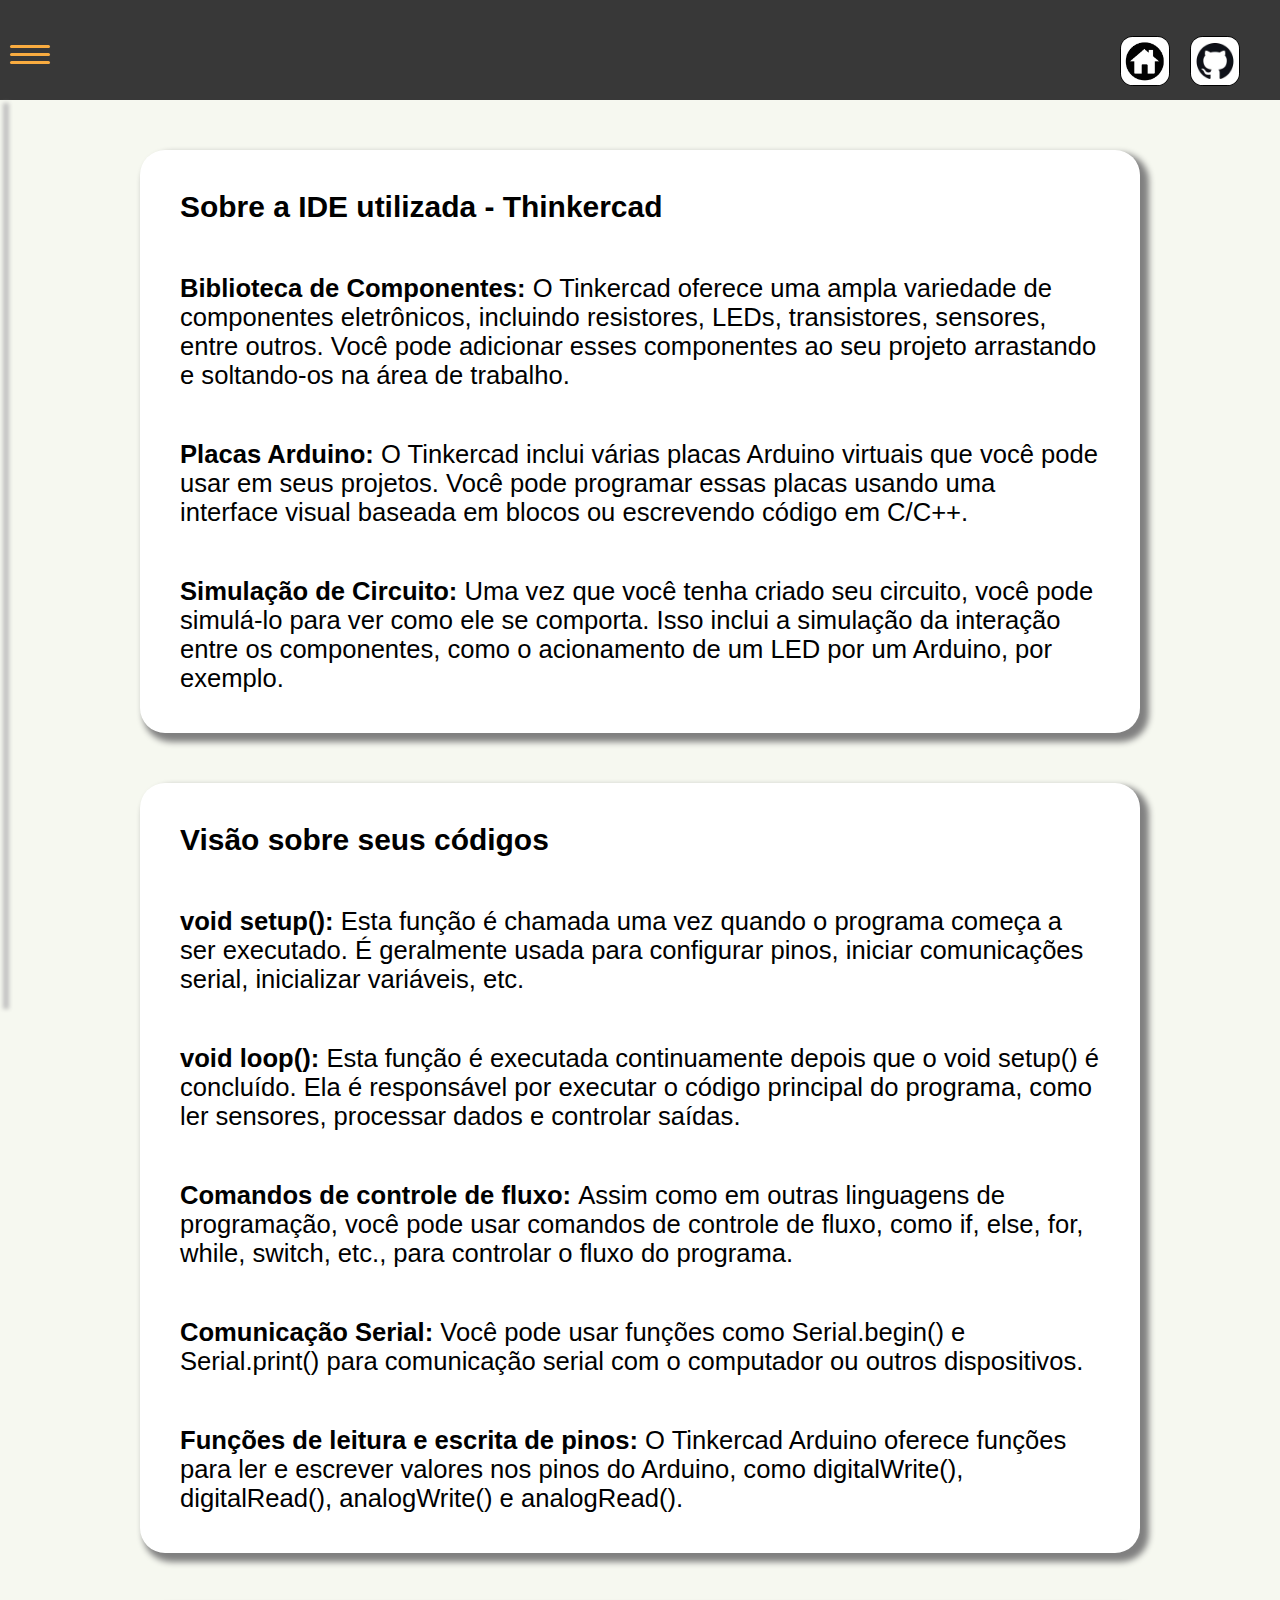
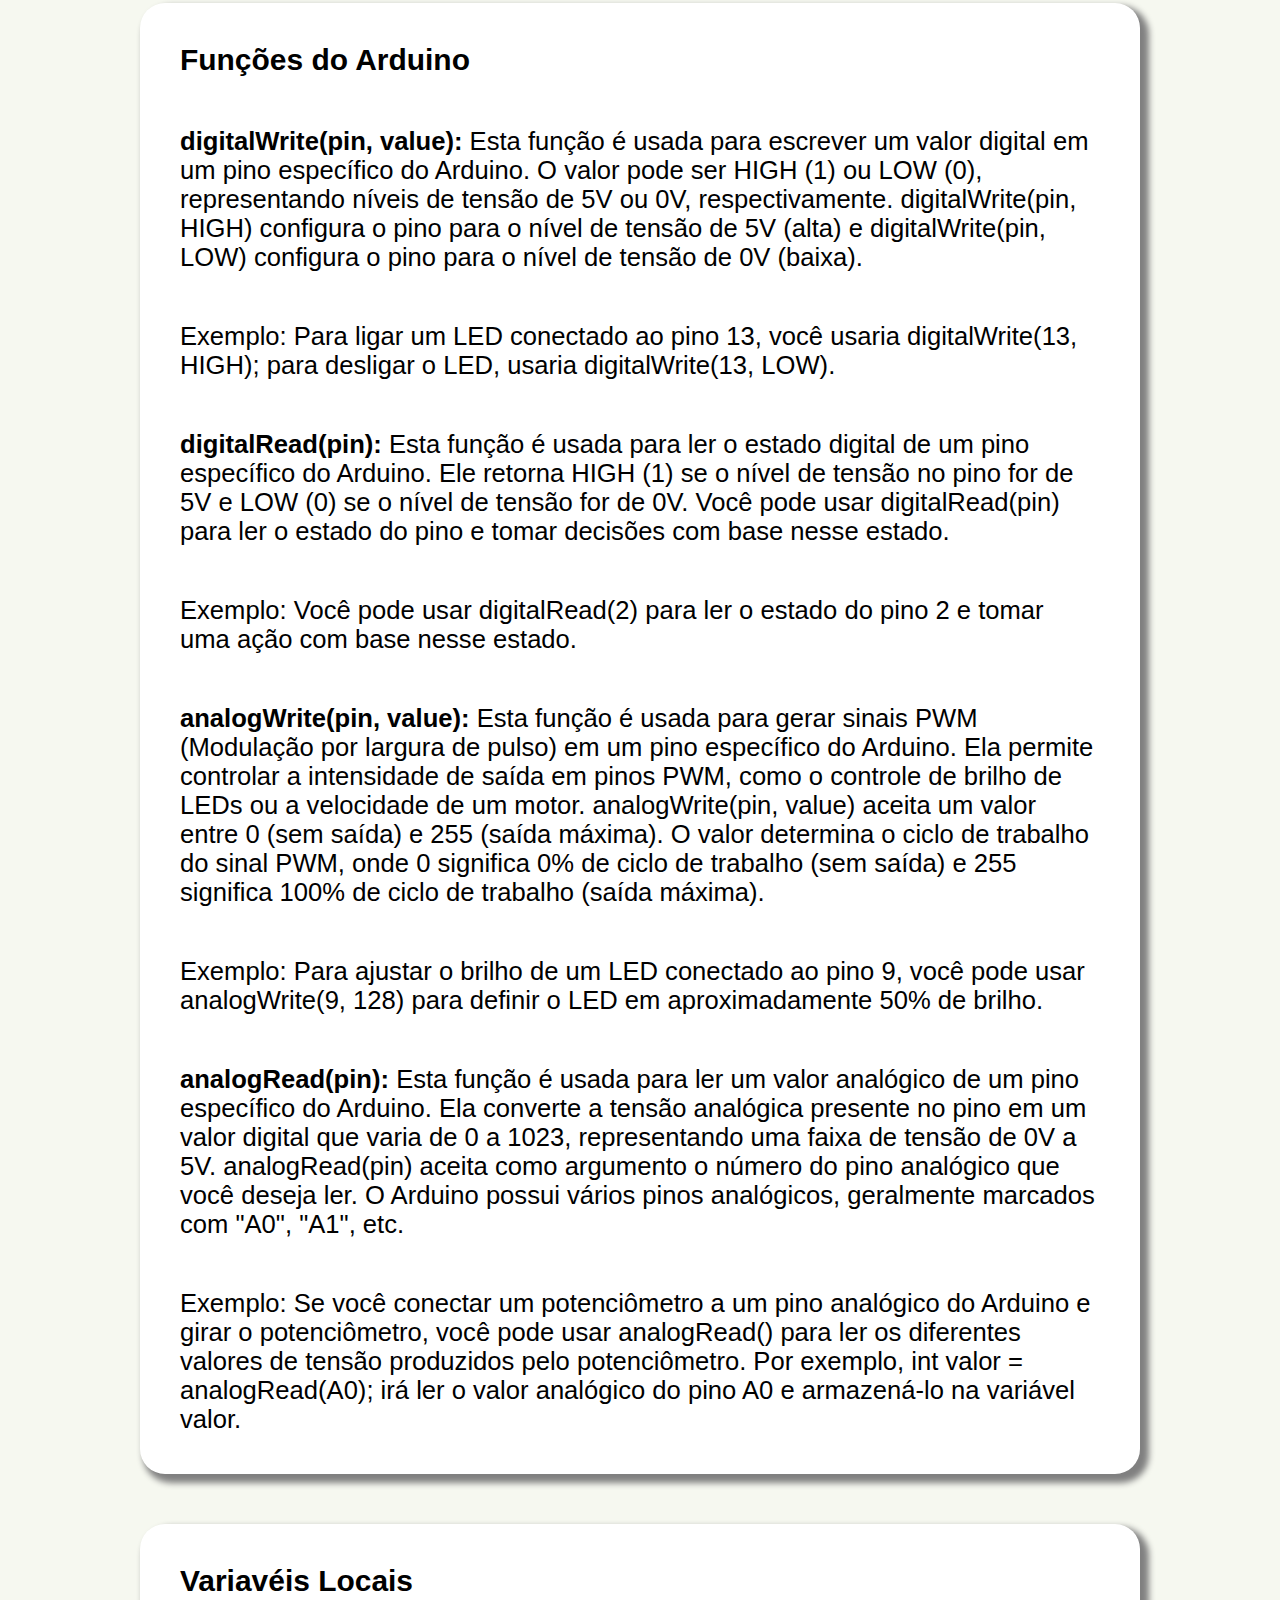
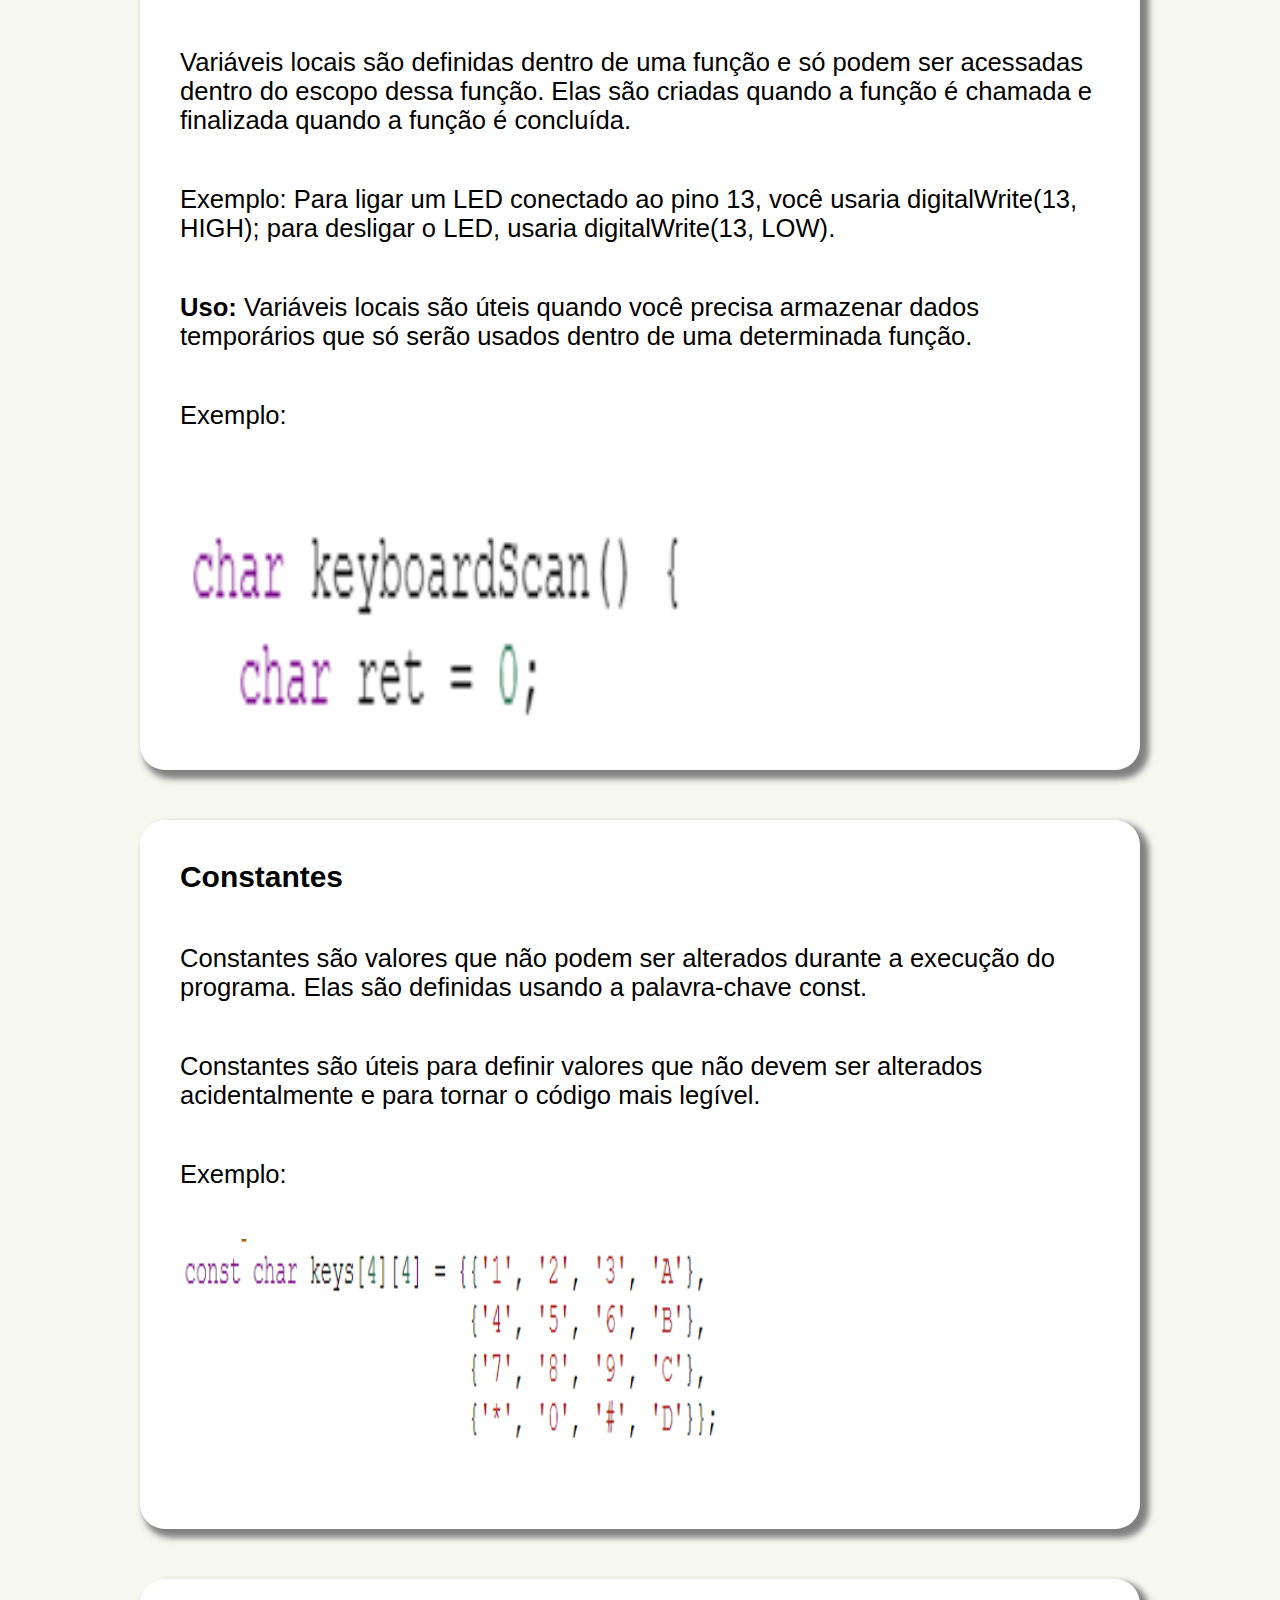
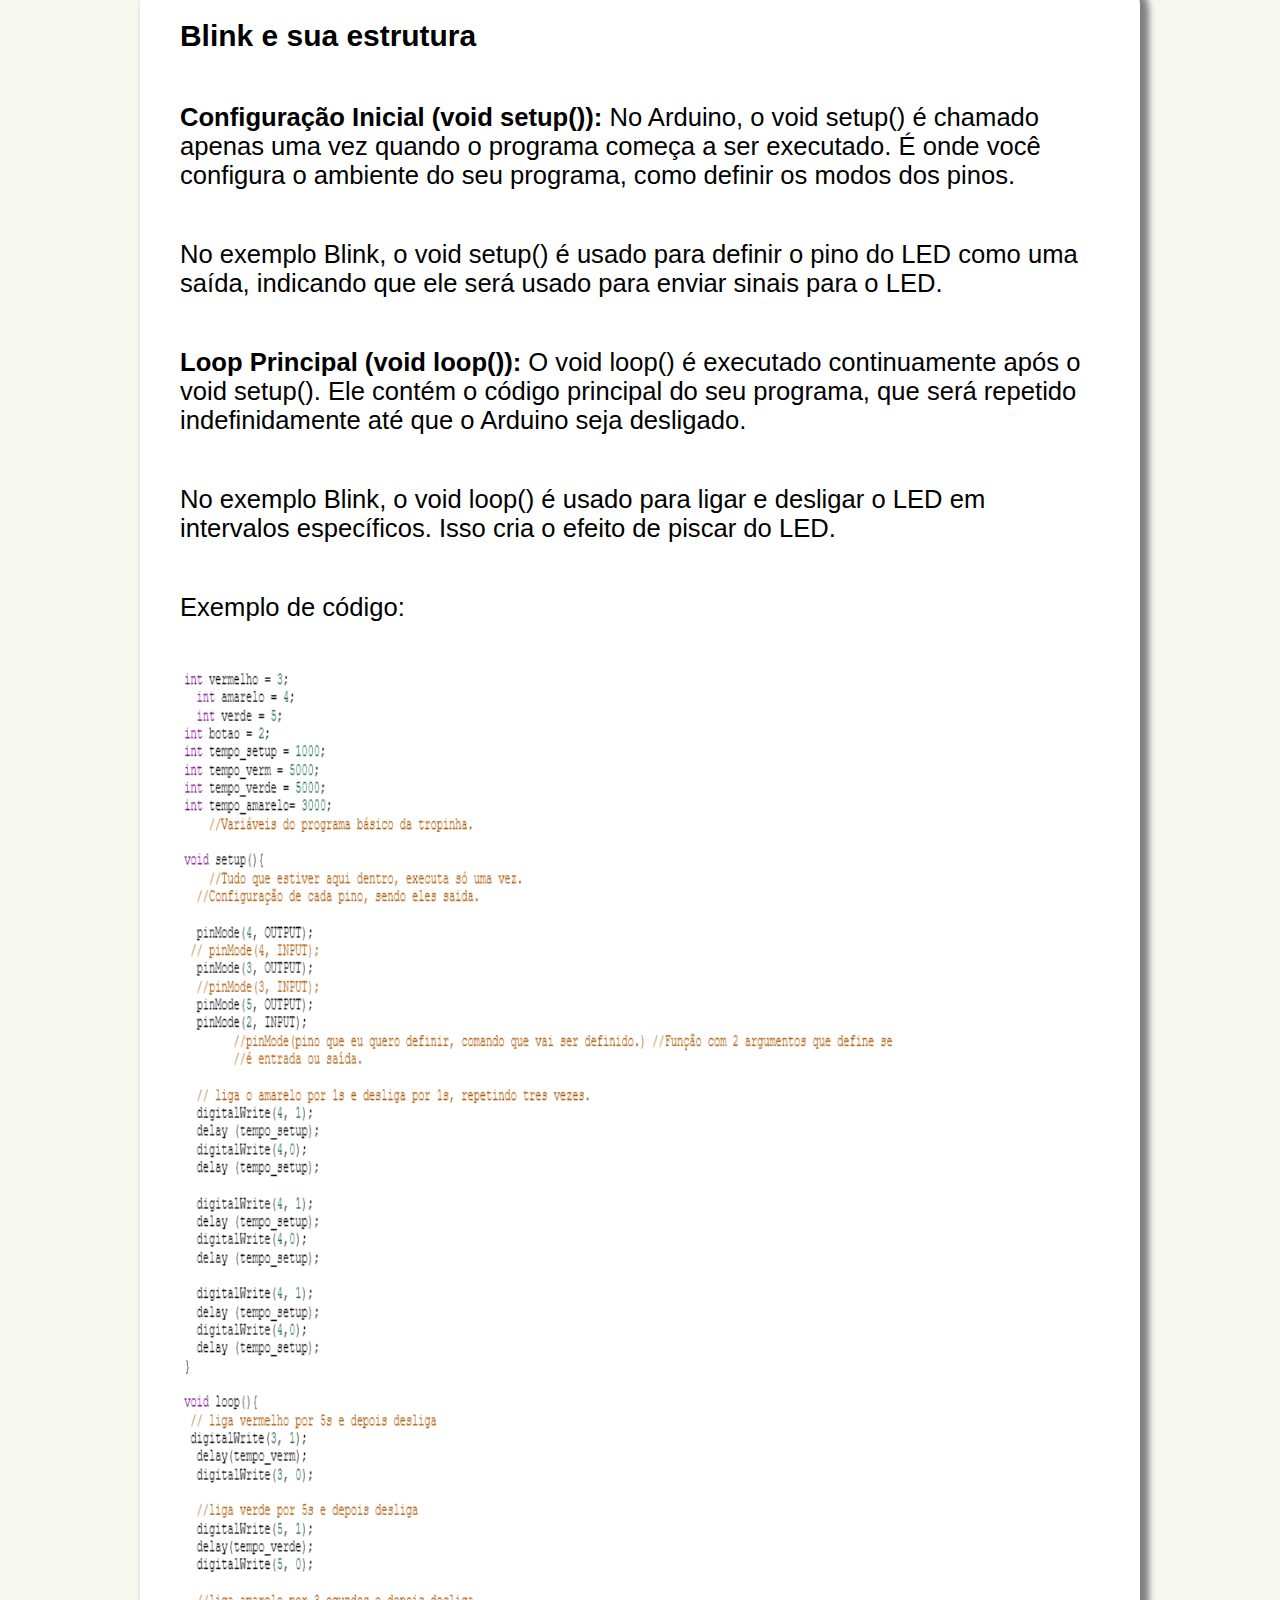
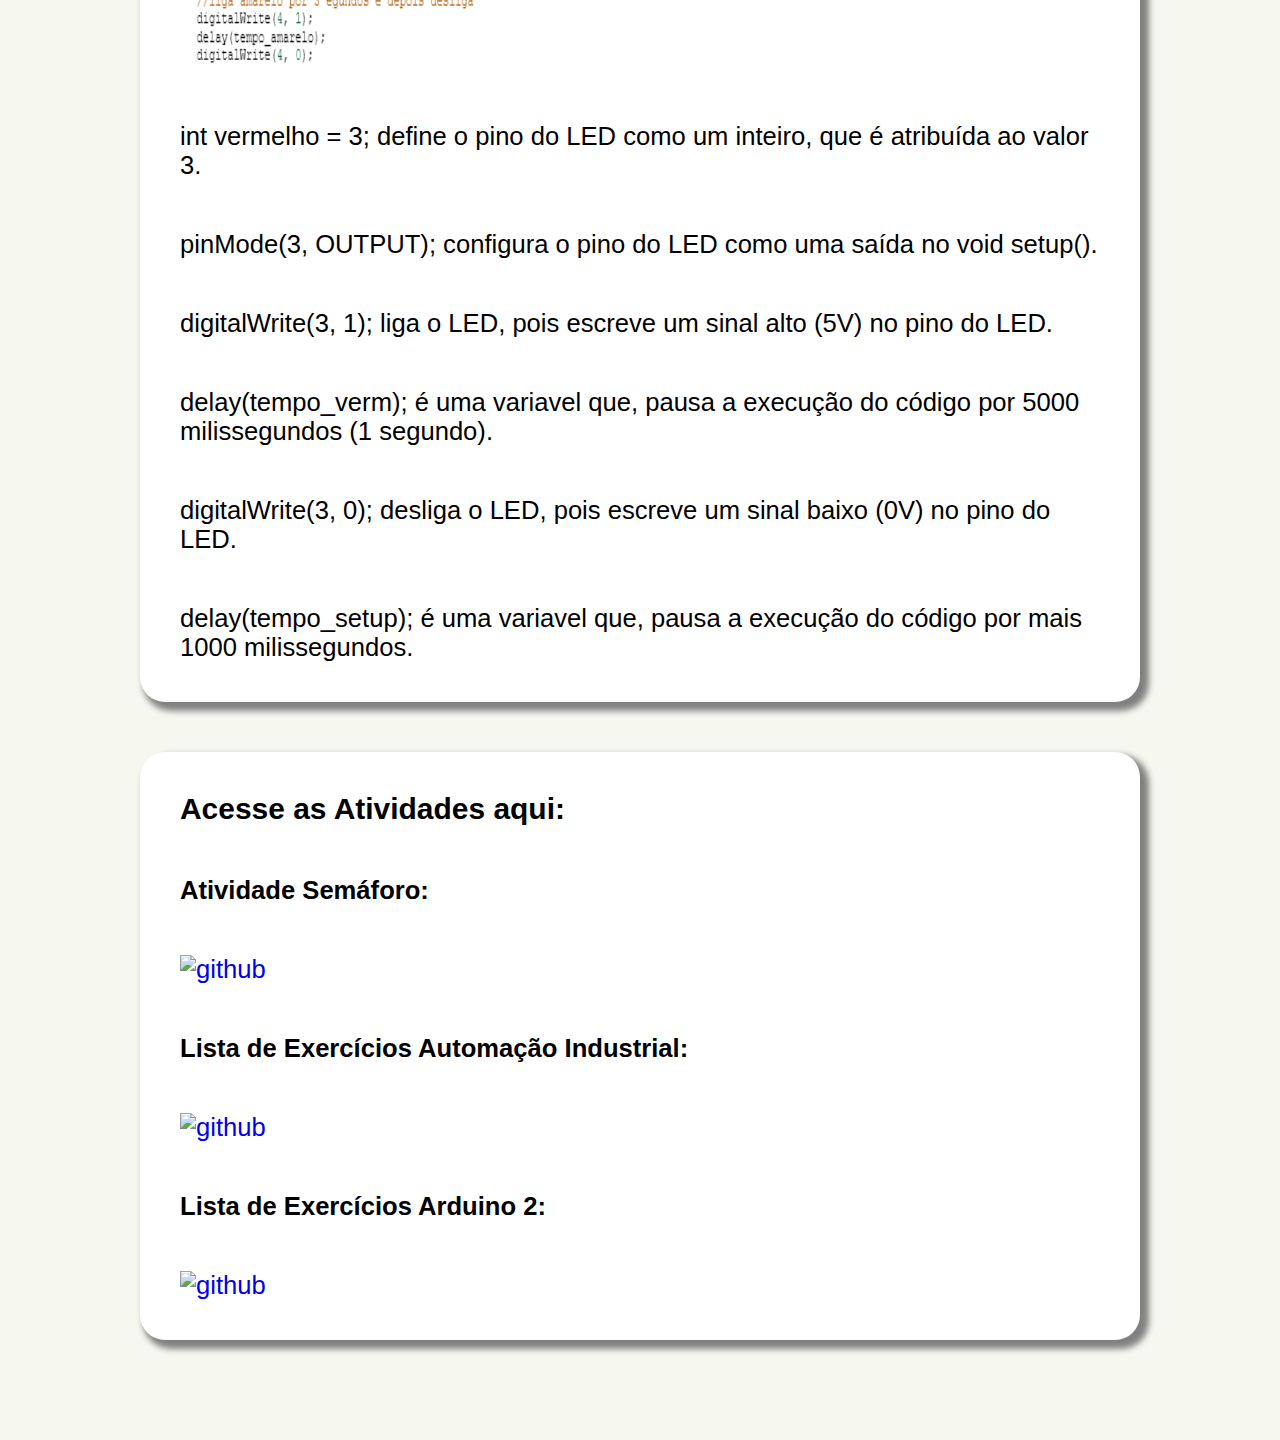
==== commit fdd1b393: "fix: corrigida imagens e botões não aparecendo" ====
--- a/Portifólio/Telas/indexaut.html
+++ b/Portifólio/Telas/indexaut.html
@@ -16,20 +16,13 @@
         <ul class="acessar">
             <li class="botoes">
                 <a href="../index.html">
-                    <img class="icons" src="/Image/home-icon-vector.jpg" alt="home">
+                    <img class="icons" src="../Image/home-icon-vector.jpg" alt="home">
                 </a>
             </li>
             <li class="botoes">
                 <a href="https://github.com/JsHenri" target="_blank" rel="noopener noreferrer">
-                    <img class="icons" src="/Image/github.jpg" alt="github icon">
+                    <img class="icons" src="../Image/github.jpg" alt="github icon">
                 </a>
-            </li>
-            <li class="botoes">
-                <div class="fundobotao">
-                    <a href="https://github.com/JsHenri">
-                        <img id="sobremim" src="/Image/sobre.png" alt="sobre mim">
-                    </a>
-                </div>
             </li>
         </ul>
     </header>
@@ -114,7 +107,7 @@
                  só serão usados dentro de uma determinada função.
             </p>
             <p>Exemplo: </p>
-            <img src="/Image/variavellocal.png" alt="exemplo de Variavel Local">
+            <img src="../Image/variavellocal.png" alt="exemplo de Variavel Local">
         </div>
         <div class="conteudos">
             <h3>Constantes</h3>
@@ -125,7 +118,7 @@
                 alterados acidentalmente e para tornar o código mais legível.
             </p>
             <p>Exemplo: </p>
-            <img src="/Image/constantes.png" alt="exemplo de Variavel Global">
+            <img src="../Image/constantes.png" alt="exemplo de Variavel Global">
         </div>
         <div class="conteudos">
             <h3>Blink e sua estrutura</h3>
@@ -144,7 +137,7 @@
                 Isso cria o efeito de piscar do LED.
             </p>
             <p>Exemplo de código: </p>
-            <img id="exemplocodigo" src="/Image/exemplodecodigo.png" alt="exemplo de Variavel Global">
+            <img id="exemplocodigo" src="../Image/exemplodecodigo.png" alt="exemplo de Variavel Global">
             <p>int vermelho = 3; define o pino do LED como um inteiro, que é atribuída ao valor 3.
             </p>
             <p>pinMode(3, OUTPUT); configura o pino do LED como uma saída no void setup().
